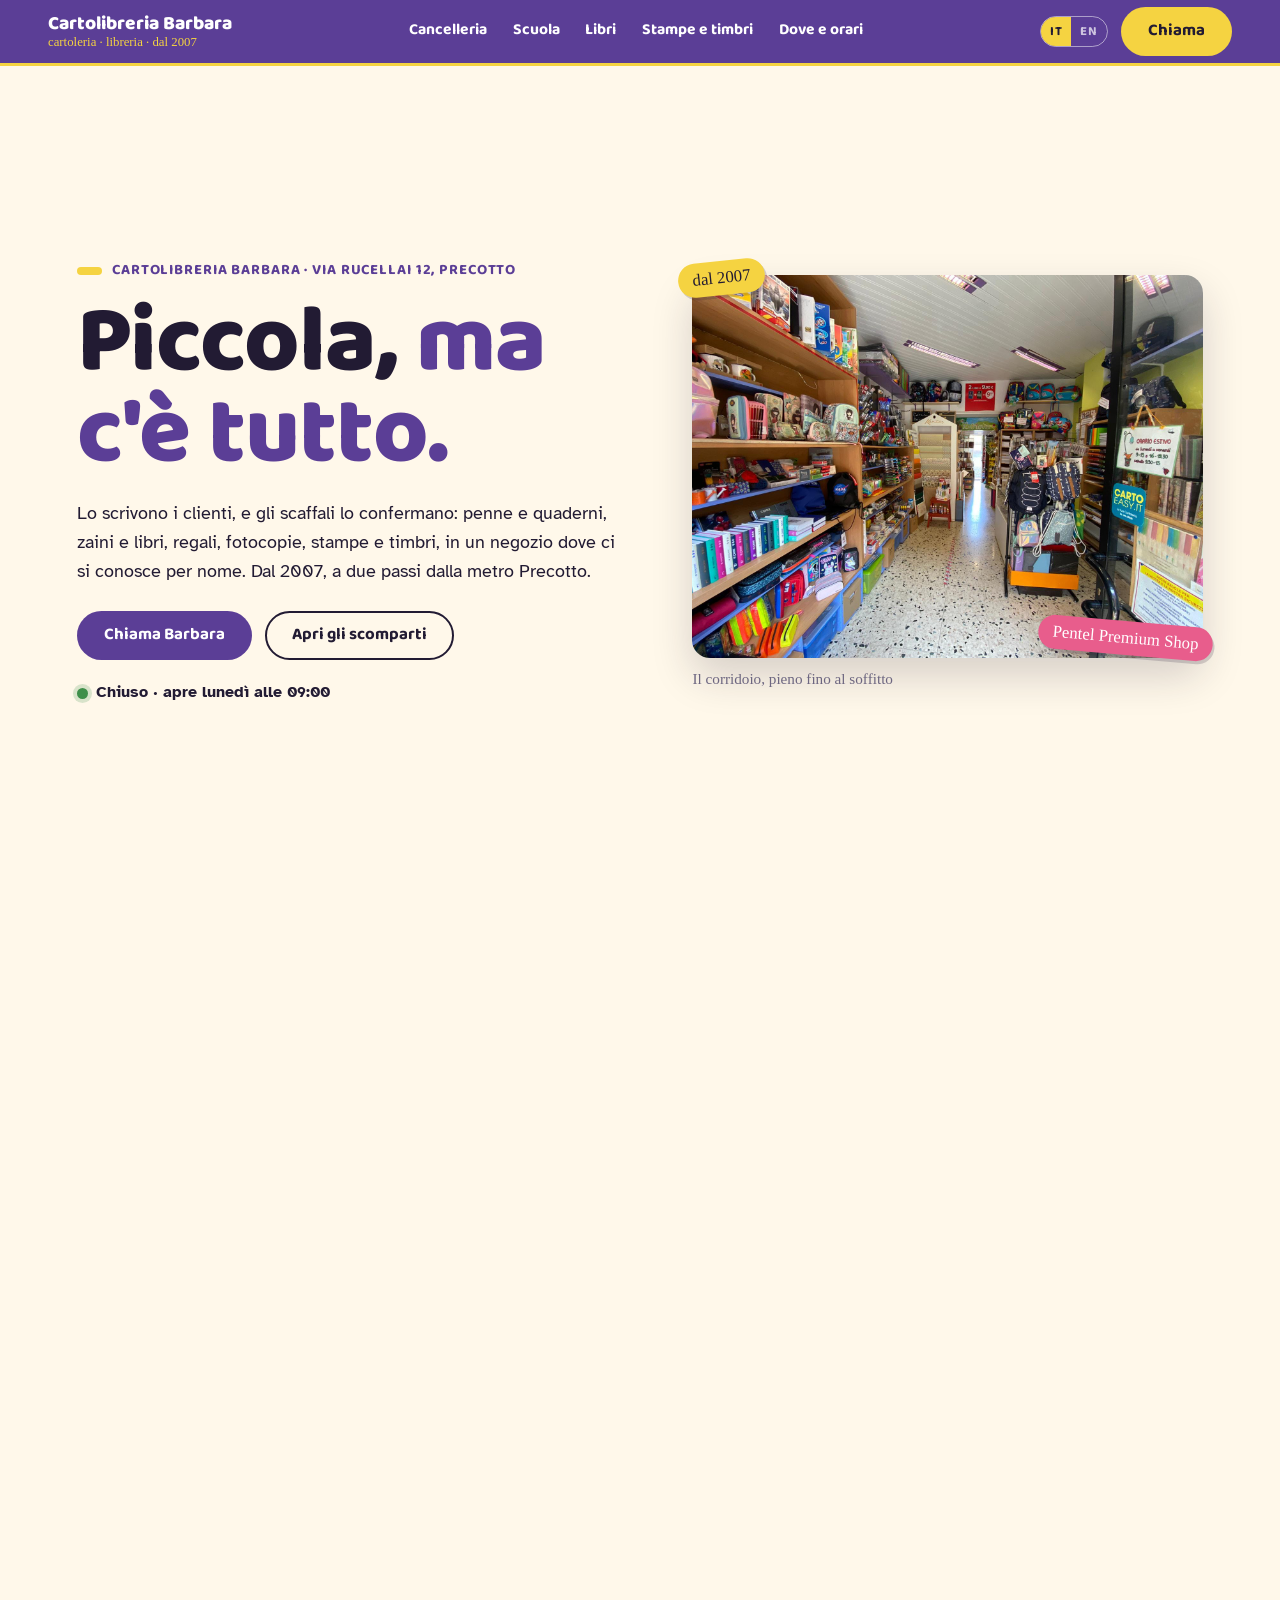
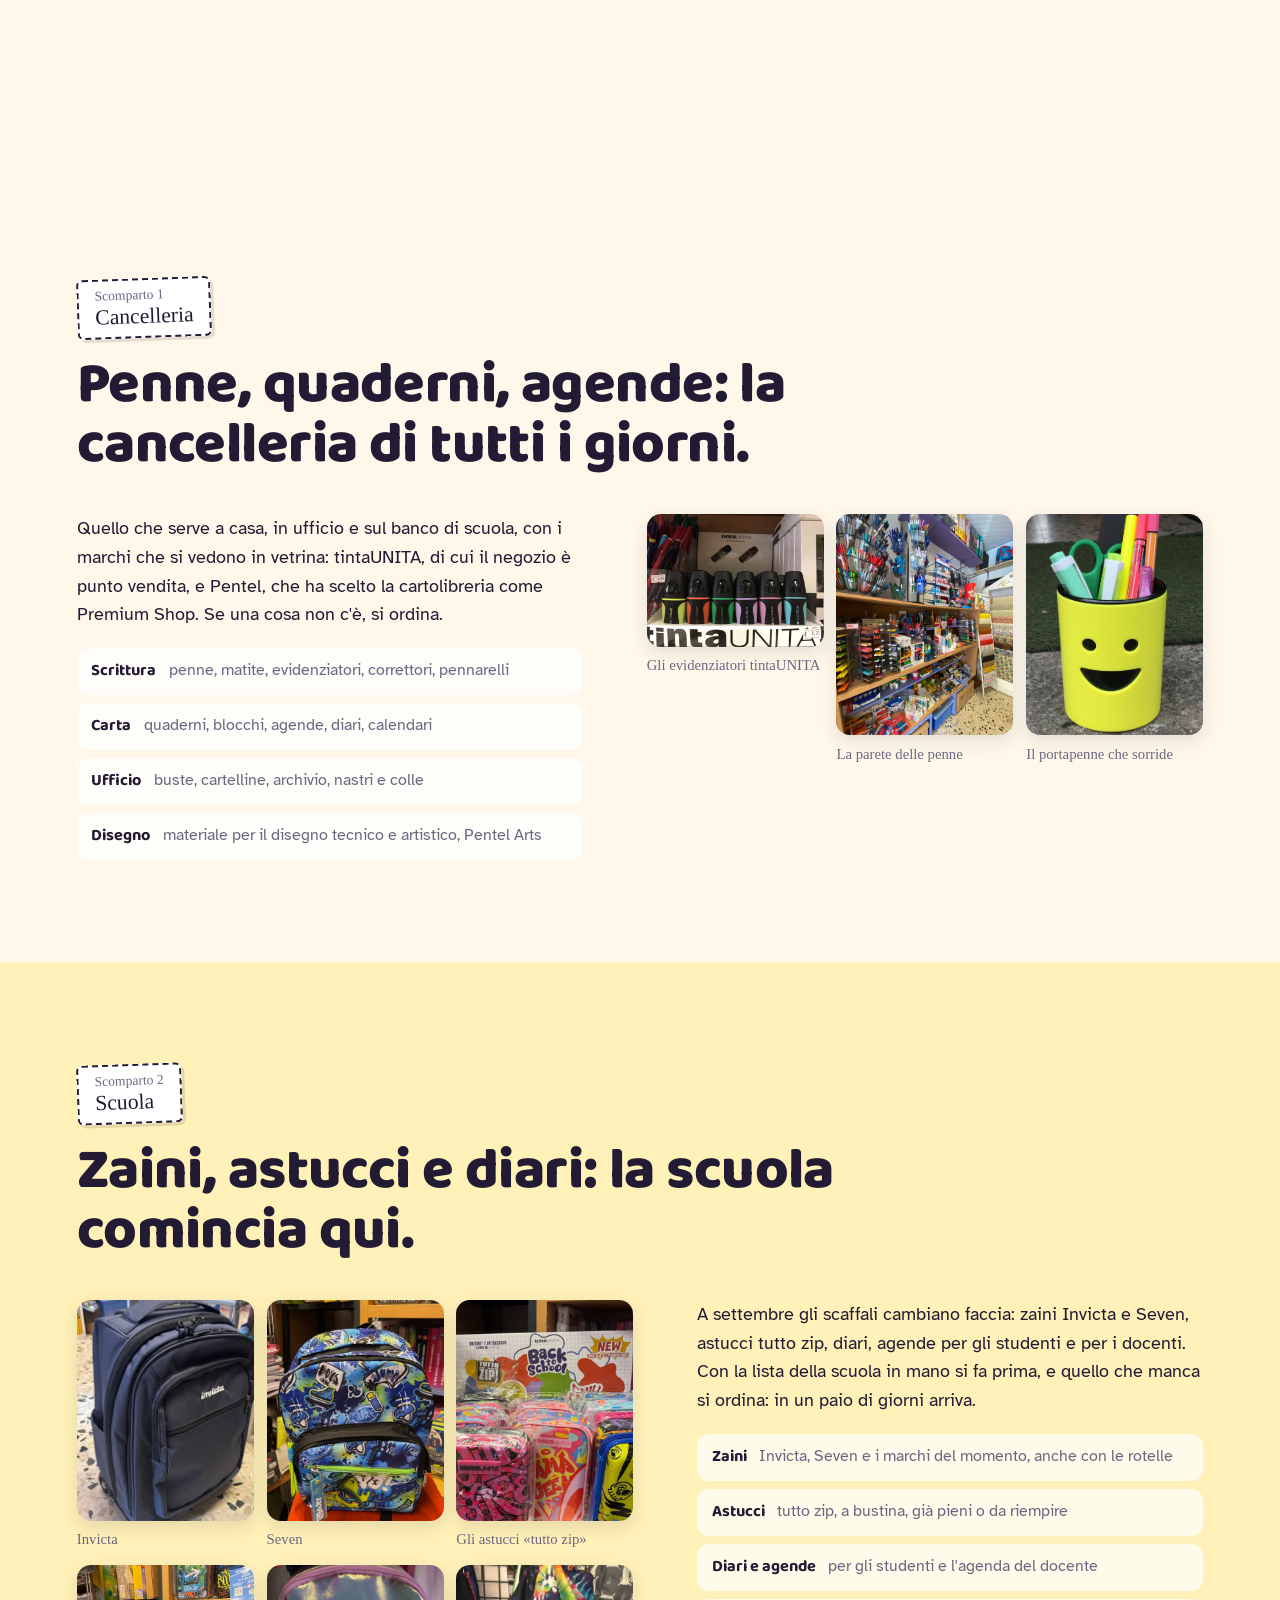
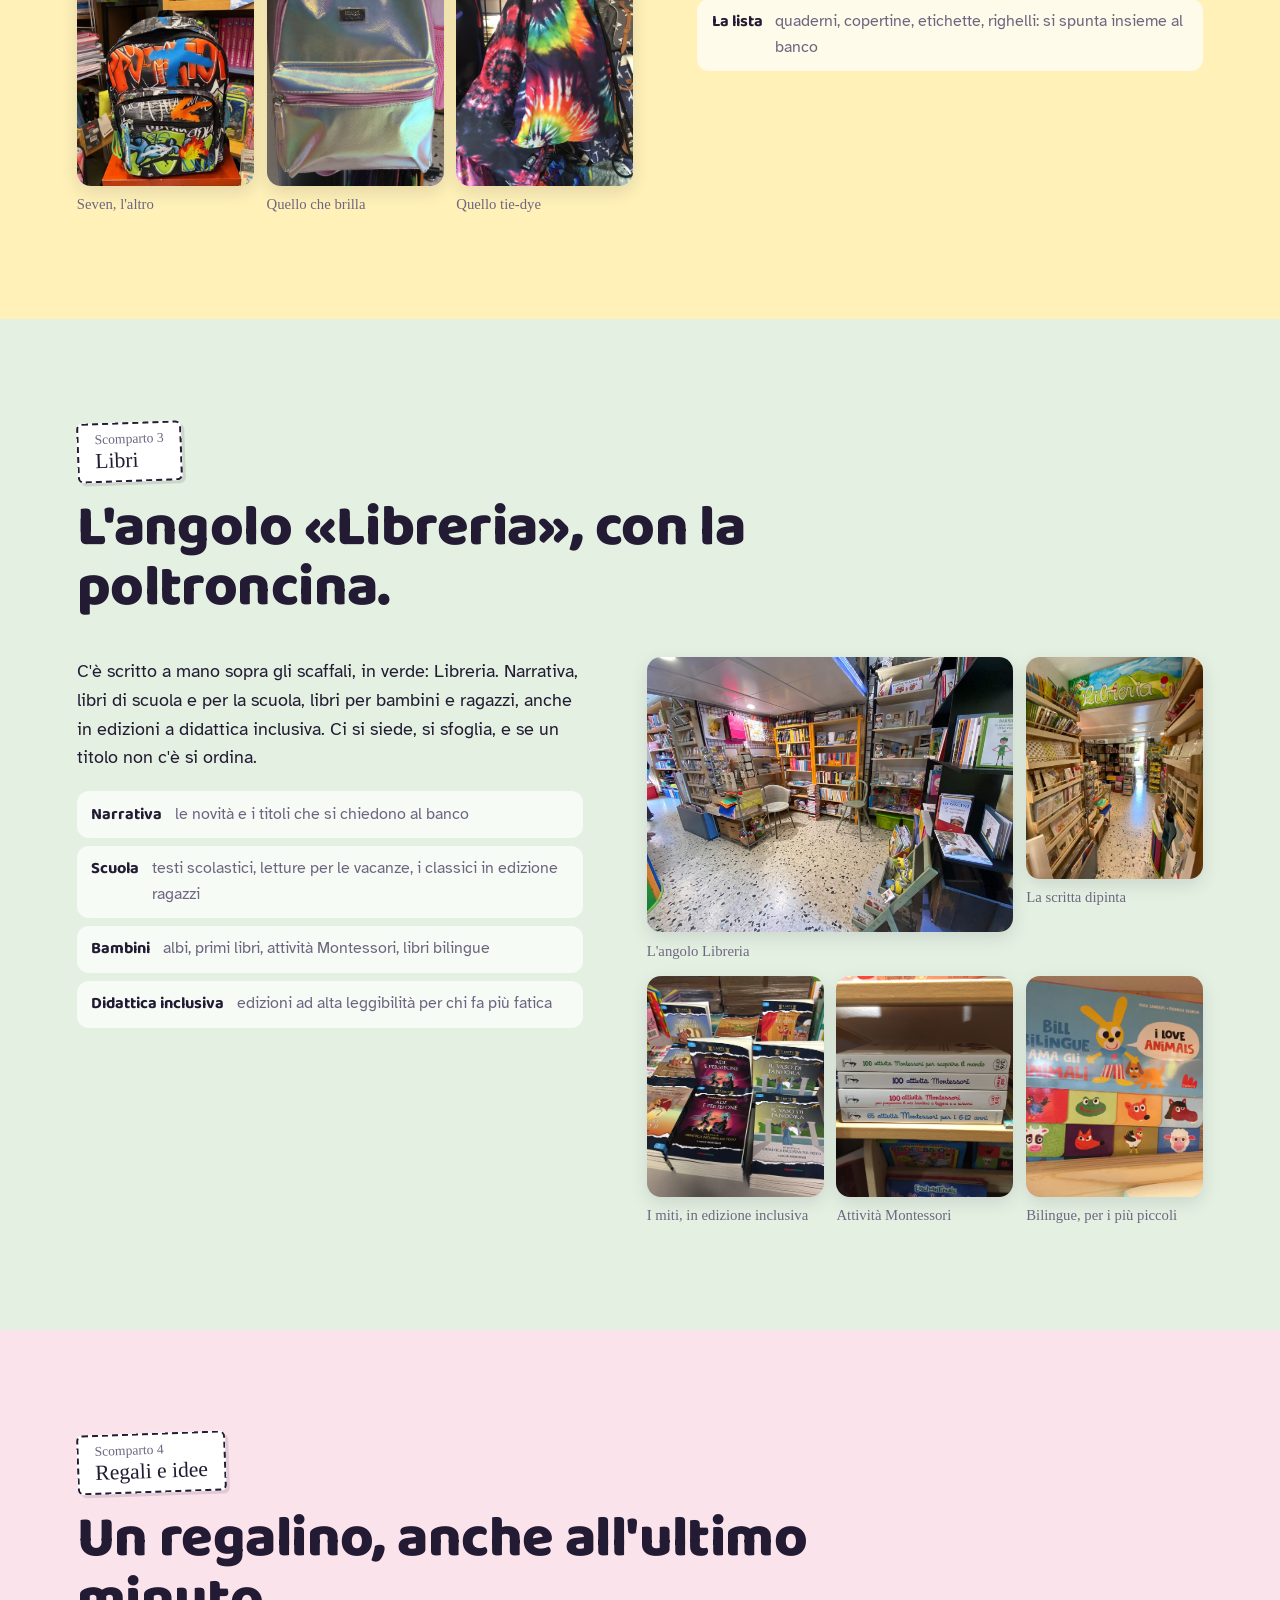
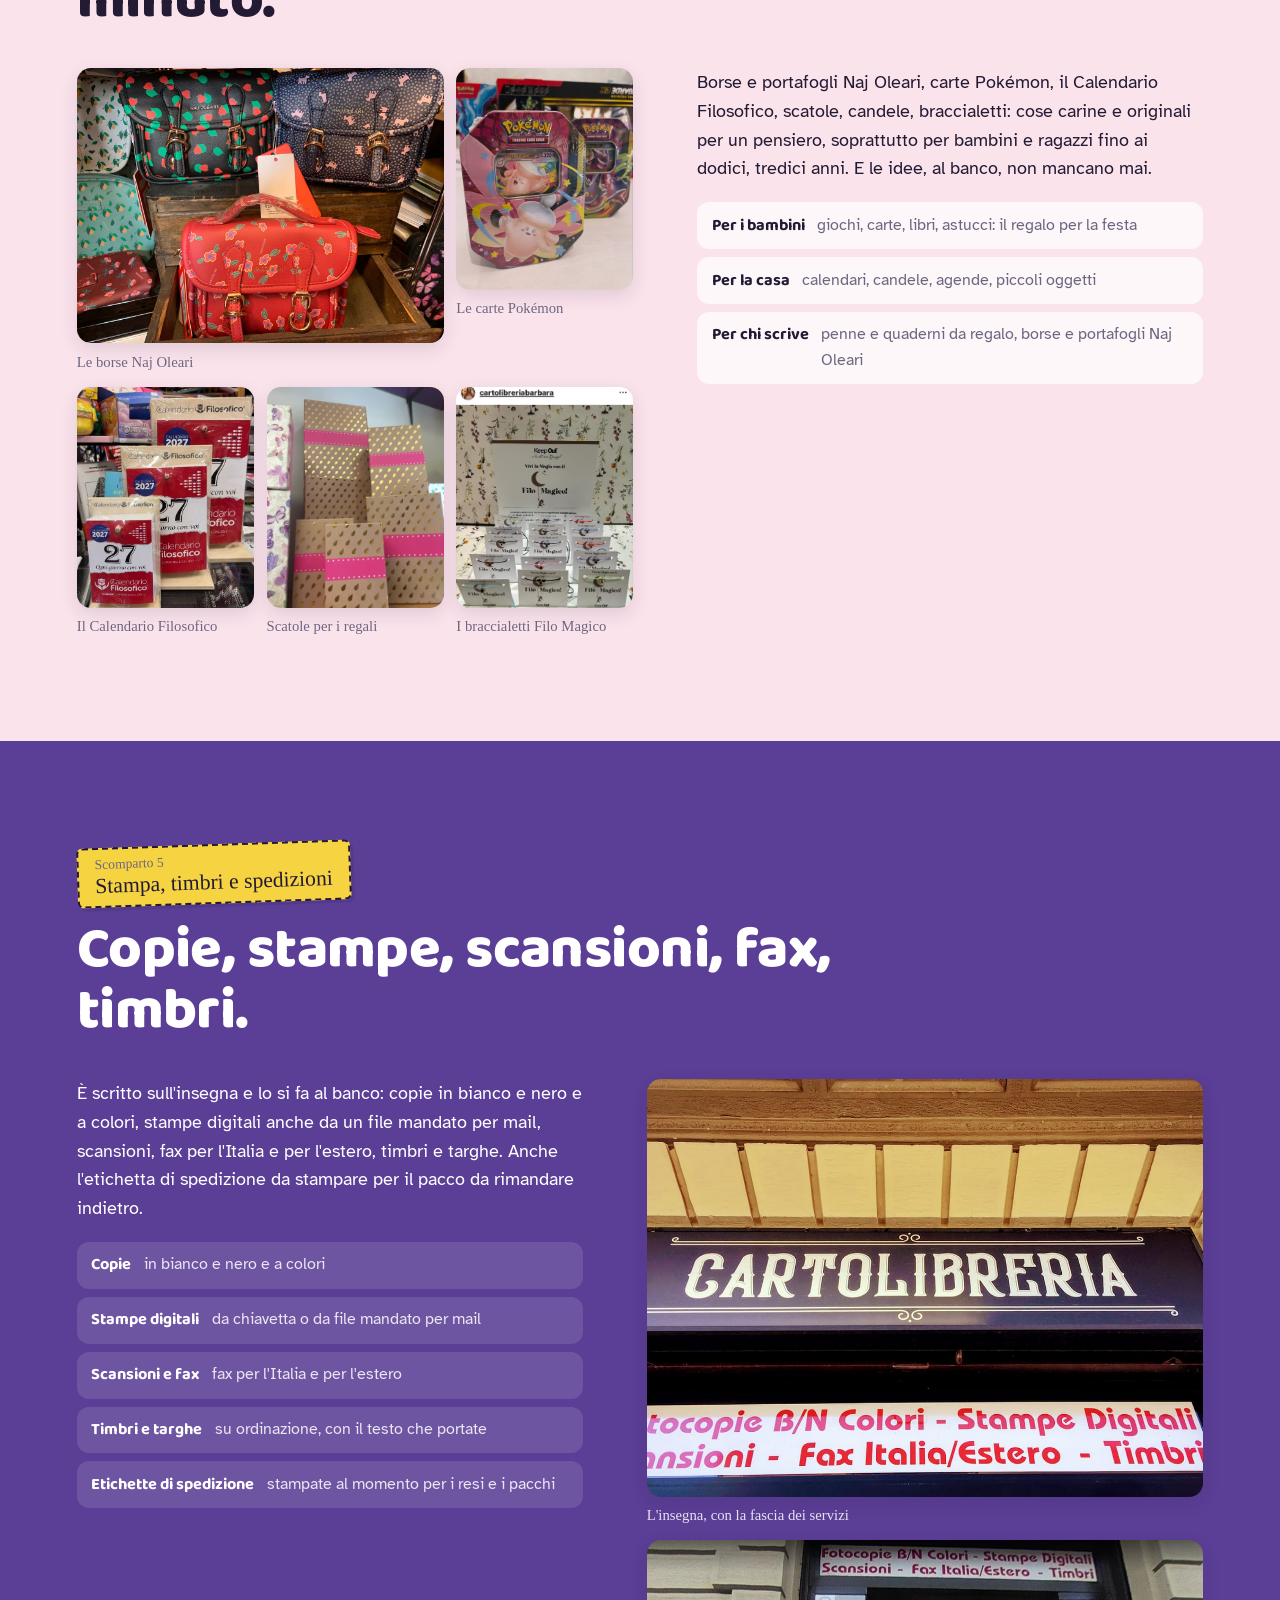
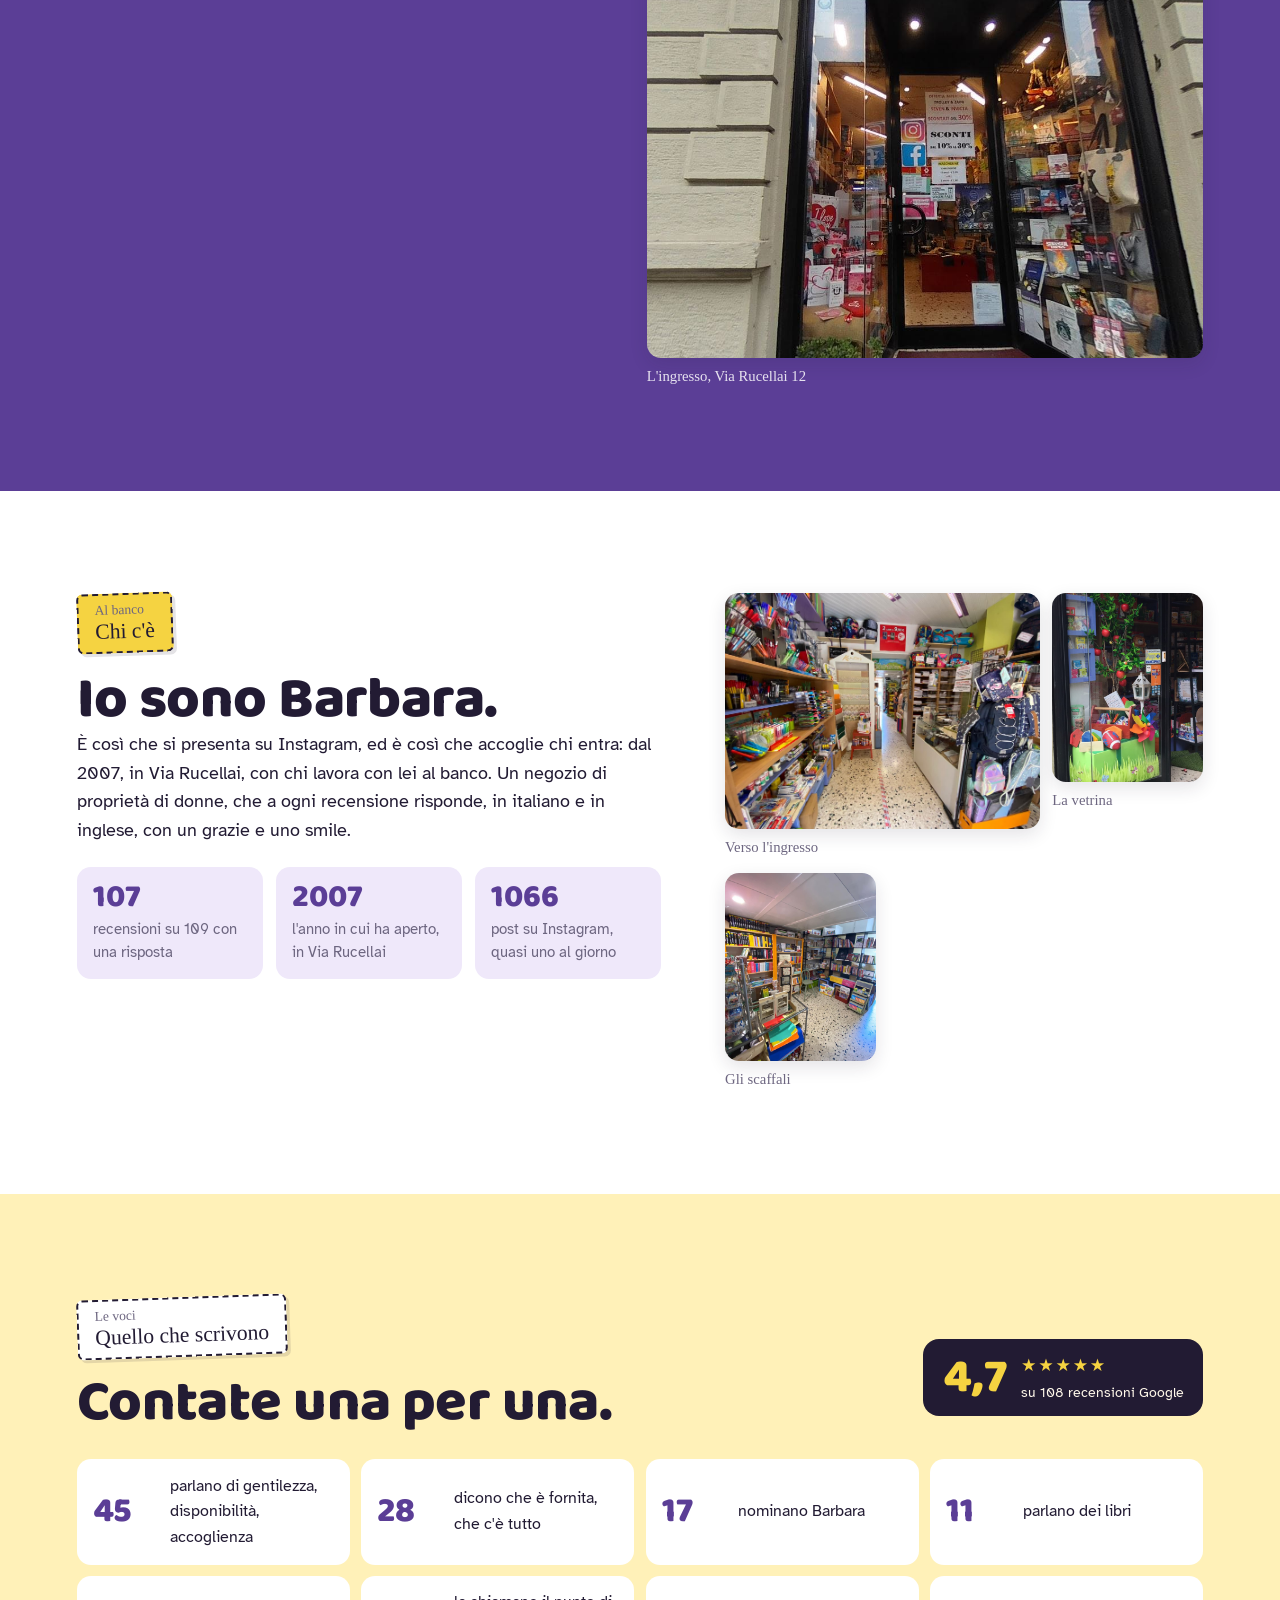
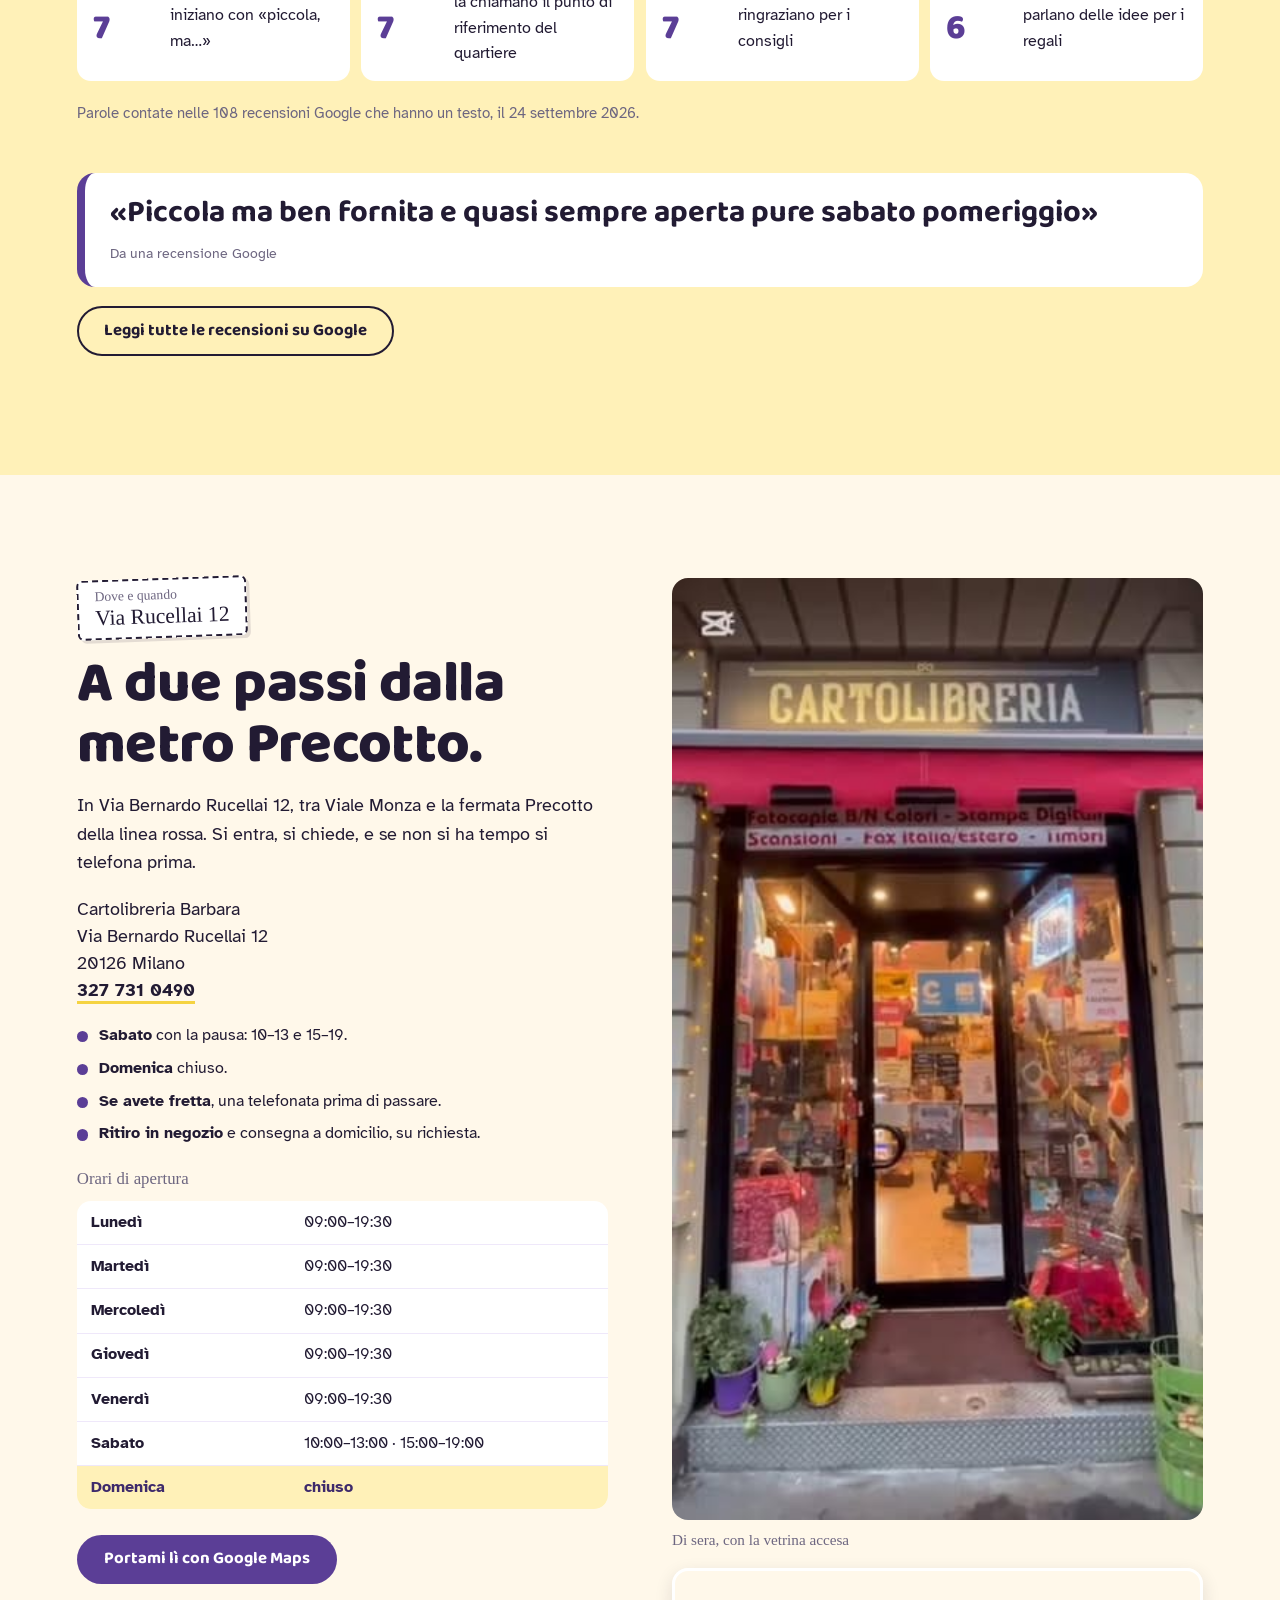
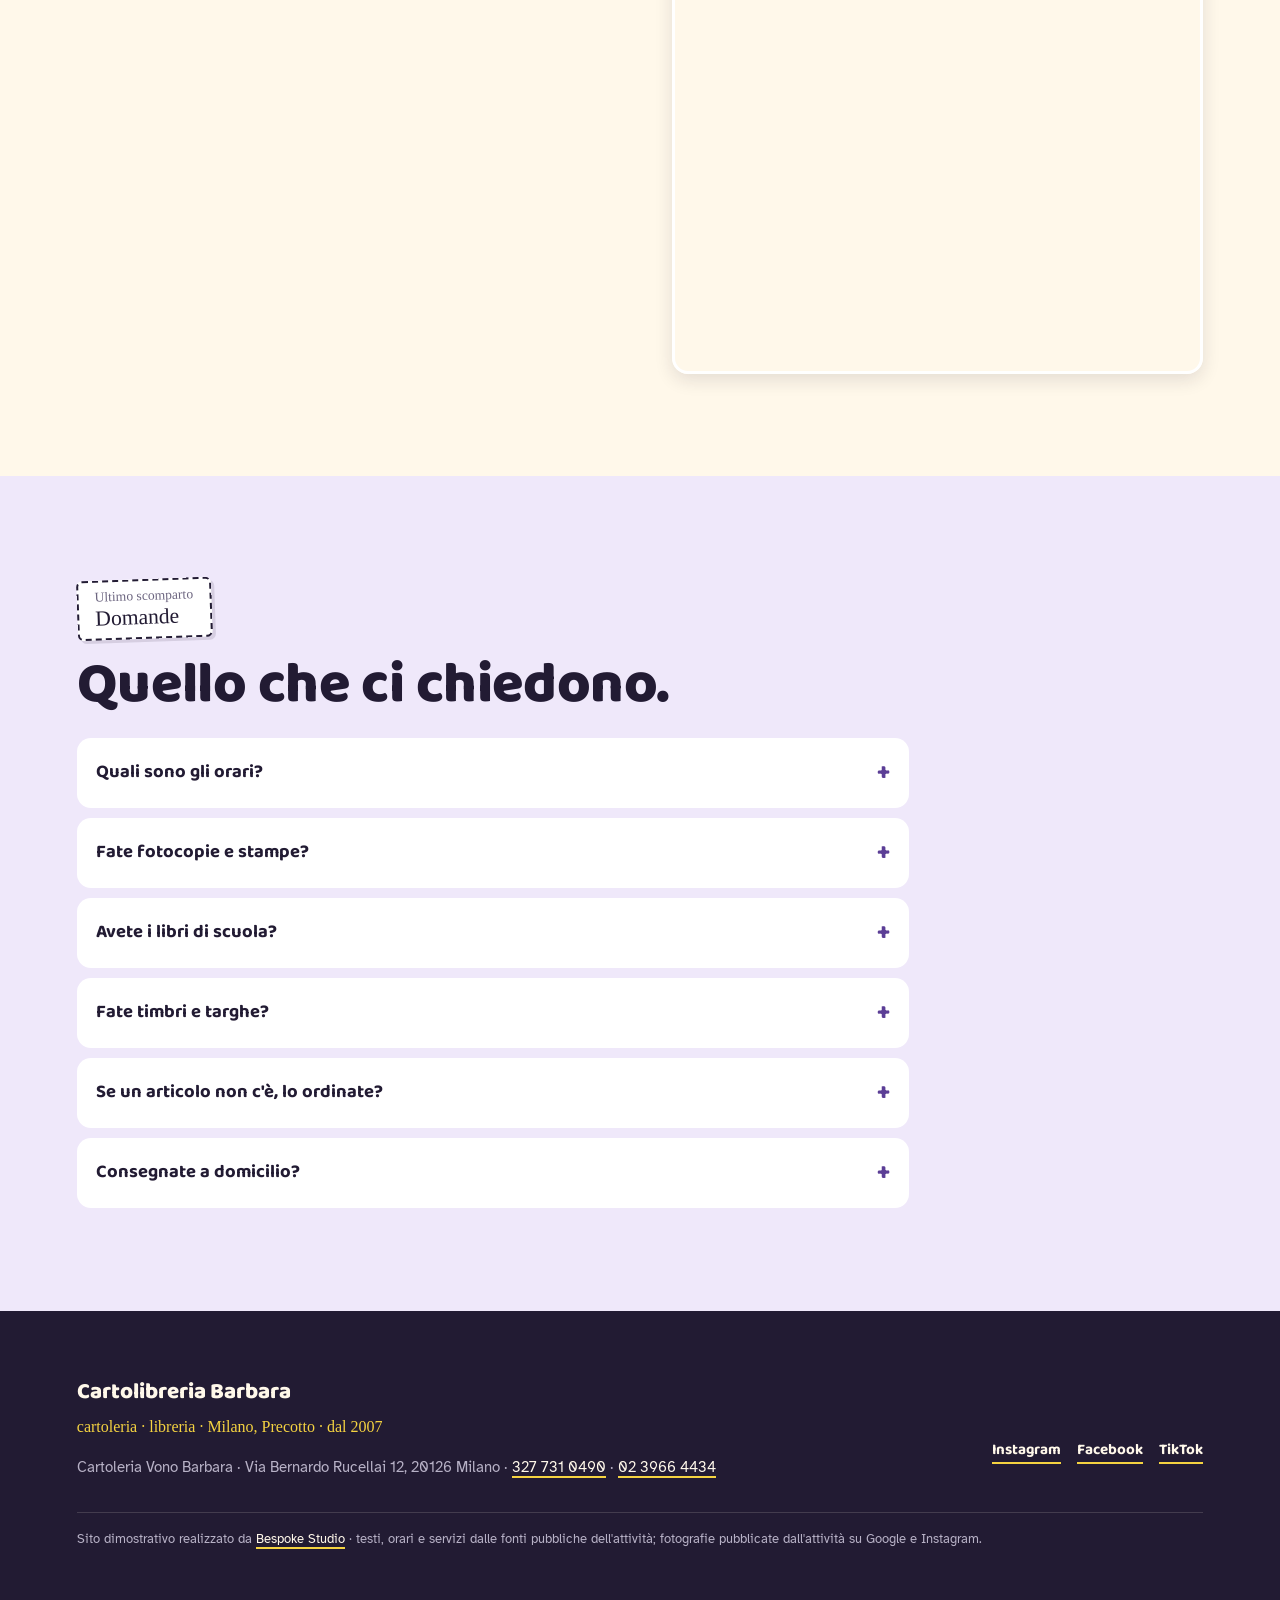
==== index.html @ 609990d8 "Cartolibreria Barbara (Precotto): sito vetrina «Piccola, ma c'è tutto.» Il sito è un astuccio: chius" ====
<!doctype html>
<html lang="it" class="no-js">
<head>
<meta charset="utf-8">
<meta name="viewport" content="width=device-width, initial-scale=1">
<title>Cartolibreria Barbara — cartoleria e libreria a Milano Precotto, Via Rucellai 12</title>
<meta name="description" content="Cartolibreria Barbara, Via Bernardo Rucellai 12 a Milano Precotto, dal 2007: cancelleria, zaini e astucci per la scuola, libri di narrativa e scolastici, idee regalo, fotocopie, stampe, scansioni, fax, timbri e targhe. Pentel Premium Shop. A due passi dalla metro Precotto.">
<link rel="canonical" href="https://rotenzark.github.io/cartolibreria-barbara/">
<meta property="og:type" content="business.business">
<meta property="og:title" content="Cartolibreria Barbara — Piccola, ma c'è tutto.">
<meta property="og:description" content="Cartoleria e libreria a Precotto, dal 2007: cancelleria, scuola, libri, regali, stampe e timbri. Via Rucellai 12, Milano.">
<meta property="og:image" content="https://rotenzark.github.io/cartolibreria-barbara/img/og.jpg">
<meta property="og:url" content="https://rotenzark.github.io/cartolibreria-barbara/">
<meta property="og:locale" content="it_IT">
<meta name="twitter:card" content="summary_large_image">
<meta name="twitter:title" content="Cartolibreria Barbara — Piccola, ma c'è tutto.">
<meta name="twitter:description" content="Cartoleria e libreria a Milano Precotto, dal 2007. Via Rucellai 12.">
<meta name="twitter:image" content="https://rotenzark.github.io/cartolibreria-barbara/img/og.jpg">
<meta name="theme-color" content="#5B3E96">
<link rel="icon" href="img/favicon.svg" type="image/svg+xml">
<link rel="icon" href="img/favicon-32.png" sizes="32x32" type="image/png">
<link rel="apple-touch-icon" href="img/apple-touch-icon.png">
<link rel="preconnect" href="https://fonts.googleapis.com">
<link rel="preconnect" href="https://fonts.gstatic.com" crossorigin>
<link href="https://fonts.googleapis.com/css2?family=Atkinson+Hyperlegible:wght@400;700&family=Baloo+2:wght@700;800&family=Schoolbell&display=swap" rel="stylesheet">
<link rel="stylesheet" href="css/styles.css?v=1">
<script type="application/ld+json">
{"@context":"https://schema.org","@type":"Store","name":"Cartolibreria Barbara","alternateName":"Cartoleria Vono Barbara","image":"https://rotenzark.github.io/cartolibreria-barbara/img/og.jpg","url":"https://rotenzark.github.io/cartolibreria-barbara/","telephone":"+393277310490","foundingDate":"2007","address":{"@type":"PostalAddress","streetAddress":"Via Bernardo Rucellai 12","addressLocality":"Milano","postalCode":"20126","addressRegion":"MI","addressCountry":"IT"},"geo":{"@type":"GeoCoordinates","latitude":45.5127,"longitude":9.2218},"openingHoursSpecification":[{"@type":"OpeningHoursSpecification","dayOfWeek":["Monday","Tuesday","Wednesday","Thursday","Friday"],"opens":"09:00","closes":"19:30"},{"@type":"OpeningHoursSpecification","dayOfWeek":"Saturday","opens":"10:00","closes":"13:00"},{"@type":"OpeningHoursSpecification","dayOfWeek":"Saturday","opens":"15:00","closes":"19:00"}],"aggregateRating":{"@type":"AggregateRating","ratingValue":"4.7","reviewCount":"108"},"sameAs":["https://www.instagram.com/cartolibreriabarbara/","https://www.facebook.com/cartoleriabarbara/","https://www.tiktok.com/@cartolibreriabarbara"]}
</script>
<script type="application/ld+json">
{"@context":"https://schema.org","@type":"FAQPage","mainEntity":[
{"@type":"Question","name":"Quali sono gli orari?","acceptedAnswer":{"@type":"Answer","text":"Dal lunedì al venerdì dalle 9 alle 19:30, orario continuato; il sabato dalle 10 alle 13 e dalle 15 alle 19. Domenica chiuso. Se avete fretta, una telefonata prima: 327 731 0490."}},
{"@type":"Question","name":"Fate fotocopie e stampe?","acceptedAnswer":{"@type":"Answer","text":"Sì: copie in bianco e nero e a colori, stampe digitali anche da file mandato per mail, scansioni e fax per l'Italia e per l'estero. Anche l'etichetta di spedizione da stampare per un reso."}},
{"@type":"Question","name":"Avete i libri di scuola?","acceptedAnswer":{"@type":"Answer","text":"Sì: libri scolastici e narrativa, libri per bambini e ragazzi, anche edizioni a didattica inclusiva. Quello che non c'è si ordina e arriva in un paio di giorni."}},
{"@type":"Question","name":"Fate timbri e targhe?","acceptedAnswer":{"@type":"Answer","text":"Sì, timbri e targhe su ordinazione: si passa in negozio con il testo e si concorda il ritiro."}},
{"@type":"Question","name":"Se un articolo non c'è, lo ordinate?","acceptedAnswer":{"@type":"Answer","text":"Sì: quello che manca lo ordiniamo e in genere arriva in un paio di giorni."}},
{"@type":"Question","name":"Consegnate a domicilio?","acceptedAnswer":{"@type":"Answer","text":"La scheda Google indica il ritiro in negozio e la consegna a domicilio: per organizzarla basta una telefonata."}}
]}
</script>
</head>
<body>

<div class="intro" id="intro" aria-hidden="true">
  <div class="intro__etichetta">Cartolibreria Barbara</div>
  <button type="button" class="intro__skip" id="introSkip" data-i18n="intro.skip">salta</button>
</div>

<header class="testata">
  <a class="marchio" href="#top" aria-label="Cartolibreria Barbara, torna in cima" data-i18n-aria="nav.home">
    <span class="marchio__n">Cartolibreria Barbara</span>
    <span class="marchio__s" data-i18n="marchio.s">cartoleria · libreria · dal 2007</span>
  </a>
  <nav class="nav" id="mainNav" aria-label="Menu principale">
    <a href="#cancelleria" data-i18n="nav.cancelleria">Cancelleria</a>
    <a href="#scuola" data-i18n="nav.scuola">Scuola</a>
    <a href="#libri" data-i18n="nav.libri">Libri</a>
    <a href="#servizi" data-i18n="nav.servizi">Stampe e timbri</a>
    <a href="#dove" data-i18n="nav.dove">Dove e orari</a>
  </nav>
  <div class="testata__coda">
    <div class="lingue" role="group" aria-label="Lingua">
      <button type="button" data-lang="it" class="is-on">IT</button><button type="button" data-lang="en">EN</button>
    </div>
    <a class="bottone bottone--giallo" href="tel:+393277310490" data-i18n="cta.chiama">Chiama</a>
    <button type="button" class="burger" id="burger" aria-label="Apri il menu" aria-expanded="false" aria-controls="drawer" data-i18n-aria="nav.apri"><span></span><span></span><span></span></button>
  </div>
</header>
<div class="drawer" id="drawer" hidden>
  <a href="#cancelleria" data-i18n="nav.cancelleria">Cancelleria</a>
  <a href="#scuola" data-i18n="nav.scuola">Scuola</a>
  <a href="#libri" data-i18n="nav.libri">Libri</a>
  <a href="#servizi" data-i18n="nav.servizi">Stampe e timbri</a>
  <a href="#dove" data-i18n="nav.dove">Dove e orari</a>
  <a class="drawer__cta" href="tel:+393277310490" data-i18n="cta.chiama2">Chiama 327 731 0490</a>
</div>

<main id="top">

  <!-- L'ASTUCCIO: la zip si apre scorrendo -->
  <section class="astuccio" id="astuccio" aria-labelledby="h1">
    <div class="astuccio__scena">
      <div class="astuccio__dentro">
        <div class="hero__testo">
          <p class="hero__kicker" data-i18n="h.kicker">Cartolibreria Barbara · Via Rucellai 12, Precotto</p>
          <h1 class="hero__h" id="h1"><span data-i18n="h.w1">Piccola,</span> <span class="sm" data-i18n="h.w2">ma c'è tutto.</span></h1>
          <p class="hero__sub" data-i18n="h.sub">Lo scrivono i clienti, e gli scaffali lo confermano: penne e quaderni, zaini e libri, regali, fotocopie, stampe e timbri, in un negozio dove ci si conosce per nome. Dal 2007, a due passi dalla metro Precotto.</p>
          <div class="hero__azioni">
            <a class="bottone bottone--viola" href="tel:+393277310490" data-i18n="h.cta1">Chiama Barbara</a>
            <a class="bottone bottone--filo" href="#cancelleria" data-i18n="h.cta2">Apri gli scomparti</a>
          </div>
          <p class="hero__stato" id="orarioStato">Lun–ven 9–19:30 · sab 10–13, 15–19</p>
        </div>
        <figure class="hero__foto">
          <img src="img/corridoio.jpg" width="1600" height="1200" alt="Il corridoio della cartolibreria con gli scaffali pieni fino al soffitto di quaderni, zaini, penne e libri" data-i18n-alt="h.alt">
          <span class="adesivo adesivo--anni" data-i18n="h.ad1">dal 2007</span>
          <span class="adesivo adesivo--rosa adesivo--pentel">Pentel Premium Shop</span>
          <figcaption data-i18n="h.cap">Il corridoio, pieno fino al soffitto</figcaption>
        </figure>
      </div>
      <div class="zip" id="zip" aria-hidden="true">
        <div class="zip__lembo zip__lembo--a" id="zipA"></div>
        <div class="zip__lembo zip__lembo--b" id="zipB"></div>
        <svg class="zip__denti" id="zipDenti" viewBox="0 0 100 100" preserveAspectRatio="none">
          <path class="z-fondo" id="zipFondoTop" d="M0 50 L0 50"/><path class="z-fondo" id="zipFondoBottom" d="M0 50 L0 50"/><path class="z-fondo" id="zipFondoClosed" d="M0 50 L100 50"/>
          <path id="zipTop" d="M0 50 L0 50"/><path id="zipBottom" d="M0 50 L0 50"/><path id="zipClosed" d="M0 50 L100 50"/>
        </svg>
        <svg class="zip__cursore" id="zipCursore" viewBox="0 0 40 70"><path d="M8 4h24a6 6 0 0 1 6 6v18a6 6 0 0 1-6 6H8a6 6 0 0 1-6-6V10a6 6 0 0 1 6-6z" fill="#F5D341"/><rect x="12" y="10" width="16" height="4" rx="2" fill="#3E2A6B" opacity=".45"/><rect x="16" y="32" width="8" height="18" rx="4" fill="#F5D341"/><circle cx="20" cy="58" r="8" fill="none" stroke="#F5D341" stroke-width="5"/></svg>
        <p class="zip__nome" id="zipNome">Cartolibreria Barbara</p>
        <p class="zip__hint" id="zipHint" data-i18n="z.hint">scorri: si apre ↓</p>
      </div>
    </div>
  </section>

  <!-- SCOMPARTO 1 · CANCELLERIA -->
  <section class="scomparto scomparto--carta" id="cancelleria" aria-labelledby="hCanc">
    <div class="scomparto__testa reveal">
      <p class="etichetta"><span class="etichetta__n" data-i18n="e.n1">Scomparto 1</span><span class="etichetta__t" data-i18n="e.t1">Cancelleria</span></p>
      <h2 id="hCanc" data-i18n="s1.h">Penne, quaderni, agende: la cancelleria di tutti i giorni.</h2>
    </div>
    <div class="scomparto__griglia">
      <div class="reveal">
        <p class="scomparto__p" data-i18n="s1.p">Quello che serve a casa, in ufficio e sul banco di scuola, con i marchi che si vedono in vetrina: tintaUNITA, di cui il negozio è punto vendita, e Pentel, che ha scelto la cartolibreria come Premium Shop. Se una cosa non c'è, si ordina.</p>
        <ul class="lista">
          <li><b data-i18n="s1.l1">Scrittura</b><span data-i18n="s1.l1d">penne, matite, evidenziatori, correttori, pennarelli</span></li>
          <li><b data-i18n="s1.l2">Carta</b><span data-i18n="s1.l2d">quaderni, blocchi, agende, diari, calendari</span></li>
          <li><b data-i18n="s1.l3">Ufficio</b><span data-i18n="s1.l3d">buste, cartelline, archivio, nastri e colle</span></li>
          <li><b data-i18n="s1.l4">Disegno</b><span data-i18n="s1.l4d">materiale per il disegno tecnico e artistico, Pentel Arts</span></li>
        </ul>
      </div>
      <ul class="tessere reveal">
        <li><figure><button type="button" class="shot shot--largo" data-full="img/evidenziatori.jpg"><img src="img/evidenziatori.jpg" width="1200" height="900" decoding="async" alt="Evidenziatori tintaUNITA allineati sullo scaffale" data-i18n-alt="s1.a1"></button><figcaption data-i18n="s1.c1">Gli evidenziatori tintaUNITA</figcaption></figure></li>
        <li><figure><button type="button" class="shot" data-full="img/penne.jpg"><img src="img/penne.jpg" width="1000" height="1333" decoding="async" alt="La parete delle penne, decine di modelli in fila" data-i18n-alt="s1.a2"></button><figcaption data-i18n="s1.c2">La parete delle penne</figcaption></figure></li>
        <li><figure><button type="button" class="shot" data-full="img/portapenne.jpg"><img src="img/portapenne.jpg" width="900" height="1047" decoding="async" alt="Un portapenne giallo con la faccia sorridente, pieno di pennarelli" data-i18n-alt="s1.a3"></button><figcaption data-i18n="s1.c3">Il portapenne che sorride</figcaption></figure></li>
      </ul>
    </div>
  </section>

  <!-- SCOMPARTO 2 · SCUOLA -->
  <section class="scomparto scomparto--giallo" id="scuola" aria-labelledby="hScuola">
    <div class="scomparto__testa reveal">
      <p class="etichetta"><span class="etichetta__n" data-i18n="e.n2">Scomparto 2</span><span class="etichetta__t" data-i18n="e.t2">Scuola</span></p>
      <h2 id="hScuola" data-i18n="s2.h">Zaini, astucci e diari: la scuola comincia qui.</h2>
    </div>
    <div class="scomparto__griglia scomparto__griglia--inv">
      <ul class="tessere reveal">
        <li><figure><button type="button" class="shot" data-full="img/zaino-invicta.jpg"><img src="img/zaino-invicta.jpg" width="361" height="640" decoding="async" alt="Uno zaino Invicta blu sul pavimento del negozio" data-i18n-alt="s2.a1"></button><figcaption data-i18n="s2.c1">Invicta</figcaption></figure></li>
        <li><figure><button type="button" class="shot" data-full="img/zaino-seven.jpg"><img src="img/zaino-seven.jpg" width="482" height="640" decoding="async" alt="Uno zaino Seven con i graffiti colorati" data-i18n-alt="s2.a2"></button><figcaption data-i18n="s2.c2">Seven</figcaption></figure></li>
        <li><figure><button type="button" class="shot" data-full="img/astucci.jpg"><img src="img/astucci.jpg" width="640" height="640" decoding="async" alt="Astucci tintaUNITA «Tutto zip» colorati sullo scaffale" data-i18n-alt="s2.a3"></button><figcaption data-i18n="s2.c3">Gli astucci «tutto zip»</figcaption></figure></li>
        <li><figure><button type="button" class="shot" data-full="img/zaino-seven-2.jpg"><img src="img/zaino-seven-2.jpg" width="576" height="640" decoding="async" alt="Uno zaino Seven nero con gli spray colorati, davanti agli scaffali dei libri" data-i18n-alt="s2.a4"></button><figcaption data-i18n="s2.c4">Seven, l'altro</figcaption></figure></li>
        <li><figure><button type="button" class="shot" data-full="img/zaino-glitter.jpg"><img src="img/zaino-glitter.jpg" width="900" height="1200" decoding="async" alt="Uno zaino iridescente con la tasca davanti" data-i18n-alt="s2.a5"></button><figcaption data-i18n="s2.c5">Quello che brilla</figcaption></figure></li>
        <li><figure><button type="button" class="shot" data-full="img/zaino-tiedye.jpg"><img src="img/zaino-tiedye.jpg" width="900" height="1200" decoding="async" alt="Uno zaino tie-dye a colori arcobaleno" data-i18n-alt="s2.a6"></button><figcaption data-i18n="s2.c6">Quello tie-dye</figcaption></figure></li>
      </ul>
      <div class="reveal">
        <p class="scomparto__p" data-i18n="s2.p">A settembre gli scaffali cambiano faccia: zaini Invicta e Seven, astucci tutto zip, diari, agende per gli studenti e per i docenti. Con la lista della scuola in mano si fa prima, e quello che manca si ordina: in un paio di giorni arriva.</p>
        <ul class="lista">
          <li><b data-i18n="s2.l1">Zaini</b><span data-i18n="s2.l1d">Invicta, Seven e i marchi del momento, anche con le rotelle</span></li>
          <li><b data-i18n="s2.l2">Astucci</b><span data-i18n="s2.l2d">tutto zip, a bustina, già pieni o da riempire</span></li>
          <li><b data-i18n="s2.l3">Diari e agende</b><span data-i18n="s2.l3d">per gli studenti e l'agenda del docente</span></li>
          <li><b data-i18n="s2.l4">La lista</b><span data-i18n="s2.l4d">quaderni, copertine, etichette, righelli: si spunta insieme al banco</span></li>
        </ul>
      </div>
    </div>
  </section>

  <!-- SCOMPARTO 3 · LIBRI -->
  <section class="scomparto scomparto--verde" id="libri" aria-labelledby="hLibri">
    <div class="scomparto__testa reveal">
      <p class="etichetta"><span class="etichetta__n" data-i18n="e.n3">Scomparto 3</span><span class="etichetta__t" data-i18n="e.t3">Libri</span></p>
      <h2 id="hLibri" data-i18n="s3.h">L'angolo «Libreria», con la poltroncina.</h2>
    </div>
    <div class="scomparto__griglia">
      <div class="reveal">
        <p class="scomparto__p" data-i18n="s3.p">C'è scritto a mano sopra gli scaffali, in verde: Libreria. Narrativa, libri di scuola e per la scuola, libri per bambini e ragazzi, anche in edizioni a didattica inclusiva. Ci si siede, si sfoglia, e se un titolo non c'è si ordina.</p>
        <ul class="lista">
          <li><b data-i18n="s3.l1">Narrativa</b><span data-i18n="s3.l1d">le novità e i titoli che si chiedono al banco</span></li>
          <li><b data-i18n="s3.l2">Scuola</b><span data-i18n="s3.l2d">testi scolastici, letture per le vacanze, i classici in edizione ragazzi</span></li>
          <li><b data-i18n="s3.l3">Bambini</b><span data-i18n="s3.l3d">albi, primi libri, attività Montessori, libri bilingue</span></li>
          <li><b data-i18n="s3.l4">Didattica inclusiva</b><span data-i18n="s3.l4d">edizioni ad alta leggibilità per chi fa più fatica</span></li>
        </ul>
      </div>
      <ul class="tessere reveal">
        <li class="largo"><figure><button type="button" class="shot shot--largo" data-full="img/libreria.jpg"><img src="img/libreria.jpg" width="1400" height="1050" decoding="async" alt="L'angolo Libreria della cartolibreria con gli scaffali di libri e una poltroncina" data-i18n-alt="s3.a1"></button><figcaption data-i18n="s3.c1">L'angolo Libreria</figcaption></figure></li>
        <li><figure><button type="button" class="shot" data-full="img/libreria-2.jpg"><img src="img/libreria-2.jpg" width="1000" height="1333" decoding="async" alt="La scritta Libreria dipinta in verde sopra gli scaffali" data-i18n-alt="s3.a2"></button><figcaption data-i18n="s3.c2">La scritta dipinta</figcaption></figure></li>
        <li><figure><button type="button" class="shot" data-full="img/libri-miti.jpg"><img src="img/libri-miti.jpg" width="900" height="1200" decoding="async" alt="Copertine della collana I miti in edizione a didattica inclusiva" data-i18n-alt="s3.a3"></button><figcaption data-i18n="s3.c3">I miti, in edizione inclusiva</figcaption></figure></li>
        <li><figure><button type="button" class="shot" data-full="img/libri-montessori.jpg"><img src="img/libri-montessori.jpg" width="900" height="1200" decoding="async" alt="Una pila di libri di attività Montessori" data-i18n-alt="s3.a4"></button><figcaption data-i18n="s3.c4">Attività Montessori</figcaption></figure></li>
        <li><figure><button type="button" class="shot" data-full="img/libri-bimbi.jpg"><img src="img/libri-bimbi.jpg" width="900" height="1200" decoding="async" alt="Un libro bilingue per bambini sugli animali" data-i18n-alt="s3.a5"></button><figcaption data-i18n="s3.c5">Bilingue, per i più piccoli</figcaption></figure></li>
      </ul>
    </div>
  </section>

  <!-- SCOMPARTO 4 · REGALI E IDEE -->
  <section class="scomparto scomparto--rosa" id="regali" aria-labelledby="hRegali">
    <div class="scomparto__testa reveal">
      <p class="etichetta"><span class="etichetta__n" data-i18n="e.n4">Scomparto 4</span><span class="etichetta__t" data-i18n="e.t4">Regali e idee</span></p>
      <h2 id="hRegali" data-i18n="s4.h">Un regalino, anche all'ultimo minuto.</h2>
    </div>
    <div class="scomparto__griglia scomparto__griglia--inv">
      <ul class="tessere reveal">
        <li class="largo"><figure><button type="button" class="shot shot--largo" data-full="img/borse.jpg"><img src="img/borse.jpg" width="1200" height="900" decoding="async" alt="Borse Naj Oleari a fiori e a cuori in vetrina" data-i18n-alt="s4.a1"></button><figcaption data-i18n="s4.c1">Le borse Naj Oleari</figcaption></figure></li>
        <li><figure><button type="button" class="shot" data-full="img/pokemon.jpg"><img src="img/pokemon.jpg" width="508" height="640" decoding="async" alt="Scatole di carte Pokémon sullo scaffale" data-i18n-alt="s4.a2"></button><figcaption data-i18n="s4.c2">Le carte Pokémon</figcaption></figure></li>
        <li><figure><button type="button" class="shot" data-full="img/calendario.jpg"><img src="img/calendario.jpg" width="608" height="640" decoding="async" alt="I Calendari Filosofici 2027 esposti sul banco" data-i18n-alt="s4.a3"></button><figcaption data-i18n="s4.c3">Il Calendario Filosofico</figcaption></figure></li>
        <li><figure><button type="button" class="shot" data-full="img/scatole.jpg"><img src="img/scatole.jpg" width="900" height="1200" decoding="async" alt="Scatole regalo con i pois dorati e il nastro rosa" data-i18n-alt="s4.a4"></button><figcaption data-i18n="s4.c4">Scatole per i regali</figcaption></figure></li>
        <li><figure><button type="button" class="shot" data-full="img/filo-magico.jpg"><img src="img/filo-magico.jpg" width="900" height="1166" decoding="async" alt="I braccialetti Filo Magico appesi in cartoncini" data-i18n-alt="s4.a5"></button><figcaption data-i18n="s4.c5">I braccialetti Filo Magico</figcaption></figure></li>
      </ul>
      <div class="reveal">
        <p class="scomparto__p" data-i18n="s4.p">Borse e portafogli Naj Oleari, carte Pokémon, il Calendario Filosofico, scatole, candele, braccialetti: cose carine e originali per un pensiero, soprattutto per bambini e ragazzi fino ai dodici, tredici anni. E le idee, al banco, non mancano mai.</p>
        <ul class="lista">
          <li><b data-i18n="s4.l1">Per i bambini</b><span data-i18n="s4.l1d">giochi, carte, libri, astucci: il regalo per la festa</span></li>
          <li><b data-i18n="s4.l2">Per la casa</b><span data-i18n="s4.l2d">calendari, candele, agende, piccoli oggetti</span></li>
          <li><b data-i18n="s4.l3">Per chi scrive</b><span data-i18n="s4.l3d">penne e quaderni da regalo, borse e portafogli Naj Oleari</span></li>
        </ul>
      </div>
    </div>
  </section>

  <!-- SCOMPARTO 5 · STAMPA, TIMBRI E SPEDIZIONI -->
  <section class="scomparto scomparto--viola" id="servizi" aria-labelledby="hServ">
    <div class="scomparto__testa reveal">
      <p class="etichetta"><span class="etichetta__n" data-i18n="e.n5">Scomparto 5</span><span class="etichetta__t" data-i18n="e.t5">Stampa, timbri e spedizioni</span></p>
      <h2 id="hServ" data-i18n="s5.h">Copie, stampe, scansioni, fax, timbri.</h2>
    </div>
    <div class="scomparto__griglia">
      <div class="reveal">
        <p class="scomparto__p" data-i18n="s5.p">È scritto sull'insegna e lo si fa al banco: copie in bianco e nero e a colori, stampe digitali anche da un file mandato per mail, scansioni, fax per l'Italia e per l'estero, timbri e targhe. Anche l'etichetta di spedizione da stampare per il pacco da rimandare indietro.</p>
        <ul class="lista">
          <li><b data-i18n="s5.l1">Copie</b><span data-i18n="s5.l1d">in bianco e nero e a colori</span></li>
          <li><b data-i18n="s5.l2">Stampe digitali</b><span data-i18n="s5.l2d">da chiavetta o da file mandato per mail</span></li>
          <li><b data-i18n="s5.l3">Scansioni e fax</b><span data-i18n="s5.l3d">fax per l'Italia e per l'estero</span></li>
          <li><b data-i18n="s5.l4">Timbri e targhe</b><span data-i18n="s5.l4d">su ordinazione, con il testo che portate</span></li>
          <li><b data-i18n="s5.l5">Etichette di spedizione</b><span data-i18n="s5.l5d">stampate al momento per i resi e i pacchi</span></li>
        </ul>
      </div>
      <ul class="tessere tessere--2 reveal">
        <li class="tutto"><figure><button type="button" class="shot shot--largo" data-full="img/insegna.jpg"><img src="img/insegna.jpg" width="1400" height="788" decoding="async" alt="L'insegna viola Cartolibreria con la fascia dei servizi: copie bianco e nero e colori, stampe digitali, scansioni, fax Italia ed estero, timbri" data-i18n-alt="s5.a1"></button><figcaption data-i18n="s5.c1">L'insegna, con la fascia dei servizi</figcaption></figure></li>
        <li class="tutto"><figure><button type="button" class="shot shot--largo" data-full="img/ingresso.jpg"><img src="img/ingresso.jpg" width="1057" height="736" decoding="async" alt="L'ingresso della cartolibreria con la vetrina piena e gli adesivi dei social sulla porta" data-i18n-alt="s5.a2"></button><figcaption data-i18n="s5.c2">L'ingresso, Via Rucellai 12</figcaption></figure></li>
      </ul>
    </div>
  </section>

  <!-- CHI C'È AL BANCO -->
  <section class="banco" id="banco" aria-labelledby="hBanco">
    <div class="banco__griglia">
      <div class="reveal">
        <p class="etichetta etichetta--giallo"><span class="etichetta__n" data-i18n="e.n6">Al banco</span><span class="etichetta__t" data-i18n="e.t6">Chi c'è</span></p>
        <h2 id="hBanco" data-i18n="b.h">Io sono Barbara.</h2>
        <p class="banco__p" data-i18n="b.p">È così che si presenta su Instagram, ed è così che accoglie chi entra: dal 2007, in Via Rucellai, con chi lavora con lei al banco. Un negozio di proprietà di donne, che a ogni recensione risponde, in italiano e in inglese, con un grazie e uno smile.</p>
        <ul class="banco__dati">
          <li><b data-n="107">107</b><span data-i18n="b.d1">recensioni su 109 con una risposta</span></li>
          <li><b>2007</b><span data-i18n="b.d2">l'anno in cui ha aperto, in Via Rucellai</span></li>
          <li><b data-n="1066">1066</b><span data-i18n="b.d3">post su Instagram, quasi uno al giorno</span></li>
        </ul>
      </div>
      <ul class="tessere reveal">
        <li class="largo"><figure><button type="button" class="shot shot--largo" data-full="img/corridoio-2.jpg"><img src="img/corridoio-2.jpg" width="1400" height="1050" decoding="async" alt="L'altro corridoio del negozio, verso l'ingresso, con gli scaffali di quaderni e astucci" data-i18n-alt="b.a1"></button><figcaption data-i18n="b.c1">Verso l'ingresso</figcaption></figure></li>
        <li><figure><button type="button" class="shot" data-full="img/vetrina.jpg"><img src="img/vetrina.jpg" width="1000" height="1333" decoding="async" alt="La vetrina con le decorazioni e i giocattoli" data-i18n-alt="b.a2"></button><figcaption data-i18n="b.c2">La vetrina</figcaption></figure></li>
        <li><figure><button type="button" class="shot" data-full="img/scaffali.jpg"><img src="img/scaffali.jpg" width="1000" height="1333" decoding="async" alt="Gli scaffali dei libri e dei quaderni" data-i18n-alt="b.a3"></button><figcaption data-i18n="b.c3">Gli scaffali</figcaption></figure></li>
      </ul>
    </div>
  </section>

  <!-- LE VOCI -->
  <section class="voci" id="voci" aria-labelledby="hVoci">
    <div class="voci__testa reveal">
      <div>
        <p class="etichetta"><span class="etichetta__n" data-i18n="e.n7">Le voci</span><span class="etichetta__t" data-i18n="e.t7">Quello che scrivono</span></p>
        <h2 id="hVoci" data-i18n="v.h">Contate una per una.</h2>
      </div>
      <p class="badge"><span class="badge__n">4,7</span><span class="badge__stelle" aria-hidden="true">★★★★★</span><span class="badge__s" data-i18n="v.badge">su 108 recensioni Google</span></p>
    </div>
    <ol class="temi">
      <li><b data-n="45">45</b><span data-i18n="v.t1">parlano di gentilezza, disponibilità, accoglienza</span></li>
      <li><b data-n="28">28</b><span data-i18n="v.t2">dicono che è fornita, che c'è tutto</span></li>
      <li><b data-n="17">17</b><span data-i18n="v.t3">nominano Barbara</span></li>
      <li><b data-n="11">11</b><span data-i18n="v.t4">parlano dei libri</span></li>
      <li><b data-n="7">7</b><span data-i18n="v.t5">iniziano con «piccola, ma…»</span></li>
      <li><b data-n="7">7</b><span data-i18n="v.t6">la chiamano il punto di riferimento del quartiere</span></li>
      <li><b data-n="7">7</b><span data-i18n="v.t7">ringraziano per i consigli</span></li>
      <li><b data-n="6">6</b><span data-i18n="v.t8">parlano delle idee per i regali</span></li>
    </ol>
    <p class="voci__nota reveal" data-i18n="v.nota">Parole contate nelle 108 recensioni Google che hanno un testo, il 24 settembre 2026.</p>
    <blockquote class="voci__cit reveal">
      <p data-i18n="v.cit">«Piccola ma ben fornita e quasi sempre aperta pure sabato pomeriggio»</p>
      <cite data-i18n="v.citda">Da una recensione Google</cite>
    </blockquote>
    <p class="voci__btn reveal"><a class="bottone bottone--filo" href="https://www.google.com/maps/search/Cartolibreria+Barbara+Via+Bernardo+Rucellai+12+Milano" target="_blank" rel="noopener" data-i18n="v.btn">Leggi tutte le recensioni su Google</a></p>
  </section>

  <!-- DOVE E ORARI -->
  <section class="dove" id="dove" aria-labelledby="hDove">
    <div class="dove__griglia">
      <div class="reveal">
        <p class="etichetta"><span class="etichetta__n" data-i18n="e.n8">Dove e quando</span><span class="etichetta__t" data-i18n="e.t8">Via Rucellai 12</span></p>
        <h2 class="dove__h" id="hDove" data-i18n="d.h">A due passi dalla metro Precotto.</h2>
        <p class="dove__p" data-i18n="d.p">In Via Bernardo Rucellai 12, tra Viale Monza e la fermata Precotto della linea rossa. Si entra, si chiede, e se non si ha tempo si telefona prima.</p>
        <address class="dove__ind">Cartolibreria Barbara<br>Via Bernardo Rucellai 12<br>20126 Milano<br><a href="tel:+393277310490">327 731 0490</a></address>
        <ul class="dove__no">
          <li data-i18n="d.no1"><b>Sabato</b> con la pausa: 10–13 e 15–19.</li>
          <li data-i18n="d.no2"><b>Domenica</b> chiuso.</li>
          <li data-i18n="d.no3"><b>Se avete fretta</b>, una telefonata prima di passare.</li>
          <li data-i18n="d.no4"><b>Ritiro in negozio</b> e consegna a domicilio, su richiesta.</li>
        </ul>
        <table class="orari">
          <caption data-i18n="o.cap">Orari di apertura</caption>
          <tbody>
            <tr data-day="1"><th data-i18n="g.lun">Lunedì</th><td>09:00–19:30</td></tr>
            <tr data-day="2"><th data-i18n="g.mar">Martedì</th><td>09:00–19:30</td></tr>
            <tr data-day="3"><th data-i18n="g.mer">Mercoledì</th><td>09:00–19:30</td></tr>
            <tr data-day="4"><th data-i18n="g.gio">Giovedì</th><td>09:00–19:30</td></tr>
            <tr data-day="5"><th data-i18n="g.ven">Venerdì</th><td>09:00–19:30</td></tr>
            <tr data-day="6"><th data-i18n="g.sab">Sabato</th><td>10:00–13:00 · 15:00–19:00</td></tr>
            <tr data-day="0"><th data-i18n="g.dom">Domenica</th><td class="chiuso" data-i18n="g.chiuso">chiuso</td></tr>
          </tbody>
        </table>
        <a class="bottone bottone--viola" href="https://www.google.com/maps/dir/?api=1&amp;destination=Cartolibreria+Barbara+Via+Bernardo+Rucellai+12+Milano" target="_blank" rel="noopener" data-i18n="d.strada">Portami lì con Google Maps</a>
      </div>
      <div class="reveal">
        <figure class="dove__foto">
          <img src="img/ingresso-sera.jpg" width="361" height="640" decoding="async" alt="L'ingresso della cartolibreria di sera, con la vetrina illuminata" data-i18n-alt="d.alt">
          <figcaption data-i18n="d.cap">Di sera, con la vetrina accesa</figcaption>
        </figure>
        <div class="dove__mappa" id="mappa">
          <iframe src="https://www.google.com/maps?q=Cartolibreria+Barbara,+Via+Bernardo+Rucellai+12,+20126+Milano&amp;output=embed" title="Mappa: Cartolibreria Barbara, Via Bernardo Rucellai 12, Milano" data-i18n-title="d.mappa" allowfullscreen referrerpolicy="no-referrer-when-downgrade"></iframe>
        </div>
      </div>
    </div>
  </section>

  <!-- DOMANDE -->
  <section class="domande" id="domande" aria-labelledby="hDom">
    <div class="reveal">
      <p class="etichetta"><span class="etichetta__n" data-i18n="e.n9">Ultimo scomparto</span><span class="etichetta__t" data-i18n="e.t9">Domande</span></p>
      <h2 id="hDom" data-i18n="do.h">Quello che ci chiedono.</h2>
    </div>
    <div class="domande__lista reveal">
      <details><summary data-i18n="qa.1">Quali sono gli orari?</summary><p data-i18n="ra.1">Dal lunedì al venerdì dalle 9 alle 19:30, orario continuato; il sabato dalle 10 alle 13 e dalle 15 alle 19. Domenica chiuso. Se avete fretta, una telefonata prima: 327 731 0490.</p></details>
      <details><summary data-i18n="qa.2">Fate fotocopie e stampe?</summary><p data-i18n="ra.2">Sì: copie in bianco e nero e a colori, stampe digitali anche da file mandato per mail, scansioni e fax per l'Italia e per l'estero. Anche l'etichetta di spedizione da stampare per un reso.</p></details>
      <details><summary data-i18n="qa.3">Avete i libri di scuola?</summary><p data-i18n="ra.3">Sì: libri scolastici e narrativa, libri per bambini e ragazzi, anche edizioni a didattica inclusiva. Quello che non c'è si ordina e arriva in un paio di giorni.</p></details>
      <details><summary data-i18n="qa.4">Fate timbri e targhe?</summary><p data-i18n="ra.4">Sì, timbri e targhe su ordinazione: si passa in negozio con il testo e si concorda il ritiro.</p></details>
      <details><summary data-i18n="qa.5">Se un articolo non c'è, lo ordinate?</summary><p data-i18n="ra.5">Sì: quello che manca lo ordiniamo e in genere arriva in un paio di giorni.</p></details>
      <details><summary data-i18n="qa.6">Consegnate a domicilio?</summary><p data-i18n="ra.6">La scheda Google indica il ritiro in negozio e la consegna a domicilio: per organizzarla basta una telefonata.</p></details>
    </div>
  </section>

</main>

<footer class="piede">
  <div>
    <p class="piede__m">Cartolibreria Barbara</p>
    <p class="piede__s" data-i18n="piede.s">cartoleria · libreria · Milano, Precotto · dal 2007</p>
    <p class="piede__d" data-i18n="piede.d">Cartoleria Vono Barbara · Via Bernardo Rucellai 12, 20126 Milano · <a href="tel:+393277310490">327 731 0490</a> · <a href="tel:+390239664434">02 3966 4434</a></p>
  </div>
  <p class="piede__soc"><a href="https://www.instagram.com/cartolibreriabarbara/" target="_blank" rel="noopener">Instagram</a><a href="https://www.facebook.com/cartoleriabarbara/" target="_blank" rel="noopener">Facebook</a><a href="https://www.tiktok.com/@cartolibreriabarbara" target="_blank" rel="noopener">TikTok</a></p>
  <p class="piede__b" data-i18n="piede.b">Sito dimostrativo realizzato da <a href="https://bespokestud.io" target="_blank" rel="noopener">Bespoke Studio</a> · testi, orari e servizi dalle fonti pubbliche dell'attività; fotografie pubblicate dall'attività su Google e Instagram.</p>
</footer>

<div class="barra" id="actionBar">
  <a href="tel:+393277310490" data-i18n="b.chiama">Chiama</a>
  <a href="#cancelleria" data-i18n="b.scomparti">Scomparti</a>
  <a href="#dove" data-i18n="b.orari">Orari</a>
  <a href="#mappa" data-i18n="b.mappa">Mappa</a>
</div>

<div class="lightbox" id="lightbox" hidden>
  <button type="button" class="lightbox__chiudi" id="lightboxClose" aria-label="Chiudi" data-i18n-aria="lb.chiudi">&times;</button>
  <img src="" alt="" id="lightboxImg">
</div>

<script src="https://cdn.jsdelivr.net/npm/gsap@3.12.5/dist/gsap.min.js"></script>
<script src="https://cdn.jsdelivr.net/npm/gsap@3.12.5/dist/ScrollTrigger.min.js"></script>
<script src="js/main.js?v=1"></script>
</body>
</html>
---- css/styles.css ----
/* Cartolibreria Barbara · Precotto — «Piccola, ma c'è tutto.»
   Il sito è un astuccio: in apertura è chiuso con la cerniera, scorrendo la zip si apre
   e dentro c'è tutto, negli scomparti etichettati a mano. Palette dalla loro insegna
   (viola con la fascia rosa dei servizi), dal verde della «Libreria» dipinta, dal giallo
   degli evidenziatori. */

/* ── reset tecnico (PLUMBING) ── */
[hidden]{display:none !important}
img{max-width:100%;height:auto}
*,*::before,*::after{box-sizing:border-box}

:root{
  --viola:#5B3E96; --viola-scuro:#3E2A6B; --viola-chiaro:#EFE8FA;
  --giallo:#F5D341; --giallo-chiaro:#FFF1B8; --verde:#3F8F4A; --verde-chiaro:#E4F1E2;
  --rosa:#E85D8C; --rosa-chiaro:#FBE3EC; --carta:#FFF8EA; --bianco:#FFFFFF;
  --inchiostro:#221B33; --grigio:#6D6680; --grigio-chiaro:#B7B1C6;
  --f-tit:'Baloo 2','Trebuchet MS',sans-serif;
  --f-txt:'Atkinson Hyperlegible',system-ui,-apple-system,'Segoe UI',sans-serif;
  --f-mano:'Schoolbell','Comic Sans MS',cursive;
  --lato:clamp(1.2rem,6vw,6rem);
  --testata:66px;
}
html{scroll-behavior:smooth;scroll-padding-top:calc(var(--testata) + 8px)}
body{margin:0;font-family:var(--f-txt);font-size:1.08rem;line-height:1.6;color:var(--inchiostro);background:var(--carta);-webkit-font-smoothing:antialiased;overflow-x:hidden}
img{display:block}
a{color:inherit}
h1,h2,h3,h4{font-family:var(--f-tit);font-weight:800;line-height:1.05;margin:0;letter-spacing:-.01em}
h2{font-size:clamp(2rem,4.6vw,3.6rem)}
h3{font-size:clamp(1.25rem,2vw,1.5rem);font-weight:700}
p{margin:0 0 1em}
b,strong{font-weight:700}
:focus-visible{outline:3px solid var(--rosa);outline-offset:3px}
.sr{position:absolute;width:1px;height:1px;overflow:hidden;clip-path:inset(50%);white-space:nowrap}

/* reveal: stato iniziale solo dietro .js (anti-flash) */
.js .reveal{opacity:0;transform:translateY(14px);transition:opacity .7s ease,transform .7s ease}
.js .reveal.in-view{opacity:1;transform:none}
html:not(.js) .reveal{opacity:1;transform:none}

/* ── bottoni ── */
.bottone{display:inline-flex;align-items:center;justify-content:center;gap:.5em;padding:.85em 1.5em;font-family:var(--f-tit);font-weight:700;font-size:1.05rem;text-decoration:none;border:2.5px solid transparent;border-radius:999px;line-height:1;transition:transform .2s,background-color .2s,color .2s,border-color .2s}
.bottone:hover{transform:translateY(-2px)}
.bottone--giallo{background:var(--giallo);color:var(--inchiostro)}
.bottone--giallo:hover{background:#F0C61E}
.bottone--viola{background:var(--viola);color:#fff}
.bottone--viola:hover{background:var(--viola-scuro)}
.bottone--filo{border-color:var(--inchiostro);color:var(--inchiostro)}
.bottone--filo:hover{background:var(--inchiostro);color:var(--carta)}
.bottone--filo-chiaro{border-color:rgba(255,255,255,.8);color:#fff}
.bottone--filo-chiaro:hover{background:#fff;color:var(--viola)}

/* ── etichette scritte a mano ── */
.etichetta{display:inline-flex;flex-direction:column;gap:.05rem;margin:0 0 1rem;padding:.45rem 1rem .5rem;background:var(--bianco);border:2px dashed var(--inchiostro);border-radius:6px;transform:rotate(-2deg);font-family:var(--f-mano);line-height:1.15;box-shadow:3px 3px 0 rgba(34,27,51,.12)}
.etichetta__n{font-size:.85rem;color:var(--grigio)}
.etichetta__t{font-size:1.35rem;color:var(--inchiostro)}
.etichetta--giallo{background:var(--giallo)}
.adesivo{position:absolute;display:inline-block;padding:.5rem .9rem;background:var(--giallo);color:var(--inchiostro);font-family:var(--f-mano);font-size:1.05rem;line-height:1.1;border-radius:999px;box-shadow:2px 3px 0 rgba(34,27,51,.18);transform:rotate(-6deg);text-align:center}
.adesivo--rosa{background:var(--rosa);color:#fff;transform:rotate(5deg)}

/* ── intro: l'etichetta che si attacca ── */
.intro{position:fixed;inset:0;z-index:300;display:grid;place-content:center;justify-items:center;gap:1rem;background:var(--viola);color:var(--inchiostro);transition:opacity .6s,visibility .6s}
.intro.hide{opacity:0;visibility:hidden}
.intro__etichetta{padding:.9rem 1.6rem 1rem;background:var(--giallo);border:3px dashed var(--inchiostro);border-radius:8px;font-family:var(--f-mano);font-size:clamp(1.6rem,6vw,3.2rem);line-height:1.1;animation:attacca .6s cubic-bezier(.2,.9,.3,1.2) both;box-shadow:4px 5px 0 rgba(0,0,0,.25)}
@keyframes attacca{from{opacity:0;transform:scale(1.25) rotate(4deg)}to{opacity:1;transform:scale(1) rotate(-3deg)}}
.intro__skip{margin-top:.6rem;background:none;border:0;color:rgba(255,255,255,.75);font:inherit;font-family:var(--f-tit);font-weight:700;font-size:.9rem;letter-spacing:.1em;text-transform:uppercase;cursor:pointer}

/* ── testata (fondo pieno, NIENTE backdrop-filter) ── */
.testata{position:sticky;top:0;z-index:90;display:flex;align-items:center;justify-content:space-between;gap:1rem;height:var(--testata);padding:0 clamp(1rem,4vw,3rem);background:var(--viola);color:#fff;border-bottom:3px solid var(--giallo);max-width:100%;overflow:hidden}
.marchio{display:inline-flex;flex-direction:column;text-decoration:none;line-height:1}
.marchio__n{font-family:var(--f-tit);font-weight:800;font-size:1.2rem;white-space:nowrap}
.marchio__s{font-family:var(--f-mano);font-size:.8rem;color:var(--giallo);margin-top:.15rem;white-space:nowrap}
.nav{display:flex;gap:clamp(.9rem,2vw,1.8rem)}
.nav a{font-family:var(--f-tit);font-weight:700;font-size:.98rem;text-decoration:none;padding:.2em 0;border-bottom:3px solid transparent}
.nav a:hover{border-bottom-color:var(--giallo)}
.testata__coda{display:flex;align-items:center;gap:.8rem;flex:none;min-width:0}
.lingue{display:flex;border:1.5px solid rgba(255,255,255,.5);border-radius:999px;overflow:hidden}
.lingue button{background:none;border:0;color:#fff;font-family:var(--f-tit);font-weight:700;font-size:.8rem;letter-spacing:.06em;padding:.35em .7em;cursor:pointer;opacity:.7}
.lingue button.is-on{background:var(--giallo);color:var(--inchiostro);opacity:1}
.burger{display:none;position:relative;z-index:96;width:44px;height:44px;margin-right:-8px;padding:0;background:none;border:0;cursor:pointer}
.burger span{display:block;width:26px;height:3px;margin:5px auto;background:#fff;border-radius:3px;transition:transform .25s,opacity .25s}
.burger[aria-expanded="true"] span:nth-child(1){transform:translateY(8px) rotate(45deg)}
.burger[aria-expanded="true"] span:nth-child(2){opacity:0}
.burger[aria-expanded="true"] span:nth-child(3){transform:translateY(-8px) rotate(-45deg)}
.drawer{position:fixed;inset:var(--testata) 0 0 0;z-index:89;display:flex;flex-direction:column;gap:.2rem;padding:2rem clamp(1.2rem,6vw,3rem);background:var(--viola-scuro);color:#fff;overflow-y:auto}
.drawer a{font-family:var(--f-tit);font-weight:800;font-size:clamp(1.8rem,8vw,3rem);text-decoration:none;line-height:1.15;border-bottom:1px solid rgba(255,255,255,.18);padding:.25em 0}
.drawer a.drawer__cta{margin-top:1.4rem;border:0;color:var(--giallo);font-size:clamp(1.3rem,5vw,1.8rem)}

/* ── l'astuccio: la scena appiccicata e la zip ── */
.astuccio{position:relative;height:190vh;background:var(--carta)}
.astuccio__scena{position:sticky;top:var(--testata);height:calc(100vh - var(--testata));height:calc(100svh - var(--testata));overflow:hidden}
.astuccio__dentro{position:relative;display:grid;grid-template-columns:minmax(0,1.05fr) minmax(0,.95fr);gap:clamp(1.5rem,4vw,4rem);align-items:center;height:100%;padding:clamp(1.5rem,3vw,3rem) var(--lato)}
.hero__kicker{display:flex;align-items:center;gap:.6rem;margin:0 0 1rem;font-family:var(--f-tit);font-weight:700;font-size:.92rem;letter-spacing:.06em;text-transform:uppercase;color:var(--viola)}
.hero__kicker::before{content:'';width:1.6rem;height:.5rem;border-radius:999px;background:var(--giallo)}
.hero__h{font-size:clamp(3rem,7.4vw,6.4rem);line-height:.96;margin:0 0 1.2rem}
.hero__h .sm{color:var(--viola)}
.hero__sub{max-width:34rem;font-size:clamp(1.05rem,1.4vw,1.25rem);margin:0 0 1.6rem}
.hero__azioni{display:flex;flex-wrap:wrap;gap:.8rem;margin:0 0 1.2rem}
.hero__stato{display:inline-flex;align-items:center;gap:.5rem;margin:0;font-weight:700;font-size:1rem}
.hero__stato::before{content:'';width:11px;height:11px;border-radius:50%;background:var(--verde);box-shadow:0 0 0 4px rgba(63,143,74,.2)}
.hero__stato.is-closed::before{background:var(--rosa);box-shadow:0 0 0 4px rgba(232,93,140,.2)}
.hero__foto{position:relative;margin:0;border-radius:18px;overflow:visible}
.hero__foto img{width:100%;height:auto;max-height:calc(100vh - var(--testata) - 6rem);object-fit:cover;border-radius:18px;box-shadow:0 18px 40px rgba(34,27,51,.18)}
.hero__foto figcaption{margin-top:.6rem;font-family:var(--f-mano);font-size:.95rem;color:var(--grigio)}
.hero__foto .adesivo--anni{top:-14px;left:-14px}
.hero__foto .adesivo--pentel{right:-10px;bottom:36px}

/* la zip: due lembi di tessuto viola, i denti gialli, il cursore. Solo con JS (senza, la pagina è aperta). */
.zip{display:none;position:absolute;inset:0;z-index:5;overflow:hidden}
.js .zip{display:block}
.zip__lembo{position:absolute;inset:0;background-color:var(--viola);background-image:repeating-linear-gradient(45deg,rgba(255,255,255,.045) 0 7px,transparent 7px 14px);will-change:clip-path,transform}
.zip__lembo::after{content:'';position:absolute;left:16px;right:16px;border:2px dashed rgba(255,255,255,.28);border-radius:16px}
.zip__lembo--a::after{top:14px;bottom:52%}
.zip__lembo--b::after{top:52%;bottom:14px}
.zip__denti{position:absolute;inset:0;width:100%;height:100%;pointer-events:none}
.zip__denti path{fill:none;stroke:var(--giallo);stroke-width:1.9;stroke-dasharray:1 .7;stroke-linecap:butt}
.zip__denti path.z-fondo{stroke:var(--viola-scuro);stroke-width:2.8;stroke-dasharray:none}
.zip__cursore{position:absolute;top:50%;left:0;width:46px;height:auto;transform:translate(-50%,-32%);filter:drop-shadow(0 3px 4px rgba(0,0,0,.35));will-change:left,opacity}
.zip__hint{position:absolute;left:var(--lato);bottom:2rem;margin:0;font-family:var(--f-mano);font-size:1.15rem;color:var(--giallo);will-change:opacity}
.zip__nome{position:absolute;left:var(--lato);top:2rem;margin:0;font-family:var(--f-mano);font-size:clamp(1.4rem,3.5vw,2.4rem);color:#fff;will-change:opacity}

/* ── gli scomparti ── */
.scomparto{padding:clamp(3.5rem,8vw,7rem) var(--lato)}
.scomparto--carta{background:var(--carta)}
.scomparto--giallo{background:var(--giallo-chiaro)}
.scomparto--verde{background:var(--verde-chiaro)}
.scomparto--rosa{background:var(--rosa-chiaro)}
.scomparto--viola{background:var(--viola);color:#fff}
.scomparto--viola .etichetta{background:var(--giallo)}
.scomparto__testa{max-width:52rem;margin-bottom:clamp(1.5rem,3vw,2.5rem)}
.scomparto__griglia{display:grid;grid-template-columns:minmax(0,1fr) minmax(0,1.1fr);gap:clamp(2rem,5vw,5rem);align-items:start}
.scomparto__griglia--inv{grid-template-columns:minmax(0,1.1fr) minmax(0,1fr)}
.scomparto__p{font-size:1.12rem;max-width:36rem}
.lista{margin:1.2rem 0 0;padding:0;list-style:none;display:grid;gap:.5rem}
.lista li{display:grid;grid-template-columns:auto 1fr;gap:.8rem;align-items:baseline;padding:.65rem .9rem;background:rgba(255,255,255,.7);border-radius:12px}
.scomparto--viola .lista li{background:rgba(255,255,255,.12)}
.lista b{font-family:var(--f-tit);font-weight:700;font-size:1.02rem;white-space:nowrap}
.lista span{font-size:1rem;color:var(--grigio)}
.scomparto--viola .lista span{color:rgba(255,255,255,.85)}
.tessere{display:grid;grid-template-columns:repeat(3,1fr);gap:.8rem;margin:0;padding:0;list-style:none}
.tessere--2{grid-template-columns:repeat(2,1fr)}
.tessere li{margin:0}
.tessere figure{margin:0}
.shot{display:block;width:100%;padding:0;border:0;background:none;cursor:zoom-in;font:inherit;color:inherit;border-radius:14px;overflow:hidden;box-shadow:0 6px 18px rgba(34,27,51,.12)}
.shot img{width:100%;aspect-ratio:4/5;object-fit:cover;transition:transform .5s}
.shot--largo img{aspect-ratio:4/3}
.shot--quadro img{aspect-ratio:1}
.shot:hover img{transform:scale(1.03)}
.tessere figcaption{margin-top:.45rem;font-family:var(--f-mano);font-size:.92rem;color:var(--grigio)}
.scomparto--viola .tessere figcaption{color:rgba(255,255,255,.85)}
.tessere .largo{grid-column:span 2}
.tessere .tutto{grid-column:1/-1}

/* ── chi c'è al banco ── */
.banco{padding:clamp(3.5rem,8vw,7rem) var(--lato);background:var(--bianco)}
.banco__griglia{display:grid;grid-template-columns:minmax(0,1.1fr) minmax(0,.9fr);gap:clamp(2rem,5vw,5rem);align-items:start}
.banco__p{font-size:1.12rem;max-width:36rem}
.banco__dati{margin:1.4rem 0 0;padding:0;list-style:none;display:grid;grid-template-columns:repeat(3,1fr);gap:.8rem}
.banco__dati li{padding:.9rem 1rem;background:var(--viola-chiaro);border-radius:14px}
.banco__dati b{display:block;font-family:var(--f-tit);font-weight:800;font-size:2rem;line-height:1;color:var(--viola)}
.banco__dati span{display:block;margin-top:.25rem;font-size:.92rem;color:var(--grigio)}

/* ── le voci ── */
.voci{padding:clamp(3.5rem,8vw,7rem) var(--lato);background:var(--giallo-chiaro)}
.voci__testa{display:flex;flex-wrap:wrap;align-items:end;justify-content:space-between;gap:1.5rem;margin-bottom:1.6rem}
.badge{display:inline-grid;grid-template-columns:auto auto;align-items:center;gap:.15rem .9rem;padding:.8rem 1.2rem;background:var(--inchiostro);color:var(--carta);border-radius:16px}
.badge__n{grid-row:span 2;font-family:var(--f-tit);font-weight:800;font-size:3rem;line-height:1;color:var(--giallo)}
.badge__stelle{color:var(--giallo);letter-spacing:.1em}
.badge__s{font-size:.85rem}
.temi{margin:0;padding:0;list-style:none;display:grid;grid-template-columns:repeat(auto-fit,minmax(250px,1fr));gap:.7rem}
.temi li{display:grid;grid-template-columns:4rem 1fr;gap:.8rem;align-items:center;padding:.9rem 1rem;background:var(--bianco);border-radius:14px}
.temi b{font-family:var(--f-tit);font-weight:800;font-size:2.2rem;line-height:1;color:var(--viola)}
.temi span{font-size:1rem}
.voci__nota{margin:1.2rem 0 0;font-size:.95rem;color:var(--grigio);max-width:44rem}
.voci__cit{margin:clamp(2rem,4vw,3rem) 0 0;padding:1.4rem 1.6rem;background:var(--bianco);border-radius:18px;border-left:8px solid var(--viola);display:grid;gap:.6rem}
.voci__cit p{font-family:var(--f-tit);font-weight:700;font-size:clamp(1.3rem,2.4vw,2rem);line-height:1.2;margin:0}
.voci__cit cite{font-style:normal;font-size:.9rem;color:var(--grigio)}
.voci__btn{margin-top:1.2rem}

/* ── dove ── */
.dove{padding:clamp(3.5rem,8vw,7rem) var(--lato);background:var(--carta)}
.dove__griglia{display:grid;grid-template-columns:minmax(0,1fr) minmax(0,1fr);gap:clamp(2rem,5vw,5rem);align-items:start}
.dove__h{margin-bottom:1rem}
.dove__p{font-size:1.12rem;max-width:34rem}
.dove__ind{font-style:normal;font-size:1.12rem;line-height:1.5;margin:1.2rem 0}
.dove__ind a{font-weight:700;text-decoration:none;border-bottom:3px solid var(--giallo)}
.dove__no{margin:0 0 1.2rem;padding:0;list-style:none;display:grid;gap:.45rem;font-size:1rem}
.dove__no li{padding-left:1.4rem;position:relative}
.dove__no li::before{content:'';position:absolute;left:0;top:.5em;width:.7rem;height:.7rem;border-radius:50%;background:var(--viola)}
.orari{width:100%;border-collapse:separate;border-spacing:0;margin:1.2rem 0 1.6rem;font-size:1rem;background:var(--bianco);border-radius:14px;overflow:hidden}
.orari caption{text-align:left;font-family:var(--f-mano);font-size:1.05rem;color:var(--grigio);padding:0 0 .5rem}
.orari th,.orari td{text-align:left;padding:.55rem .9rem;border-top:1px solid var(--viola-chiaro);font-weight:400}
.orari tr:first-child th,.orari tr:first-child td{border-top:0}
.orari th{font-weight:700;width:40%}
.orari tr.is-today th,.orari tr.is-today td{background:var(--giallo-chiaro);color:var(--viola-scuro);font-weight:700}
.orari td.chiuso{color:var(--grigio)}
.dove__foto{margin:0 0 1rem}
.dove__foto img{width:100%;height:auto;border-radius:16px}
.dove__foto figcaption{margin-top:.5rem;font-family:var(--f-mano);font-size:.95rem;color:var(--grigio)}
.dove__mappa{border-radius:16px;overflow:hidden;border:3px solid var(--bianco);box-shadow:0 6px 18px rgba(34,27,51,.12)}
.dove__mappa iframe{display:block;width:100%;height:400px;min-height:340px;border:0}

/* ── domande ── */
.domande{padding:clamp(3.5rem,8vw,7rem) var(--lato);background:var(--viola-chiaro)}
.domande h2{margin-bottom:1.4rem}
.domande__lista{max-width:52rem;display:grid;gap:.6rem}
.domande details{background:var(--bianco);border-radius:14px;padding:0 1.2rem}
.domande summary{cursor:pointer;list-style:none;display:flex;align-items:center;justify-content:space-between;gap:1rem;padding:1rem 0;font-family:var(--f-tit);font-weight:700;font-size:1.15rem}
.domande summary::-webkit-details-marker{display:none}
.domande summary::after{content:'+';flex:none;font-family:var(--f-tit);font-weight:800;font-size:1.5rem;color:var(--viola);transition:transform .25s}
.domande details[open] summary::after{transform:rotate(45deg)}
.domande details p{margin:0 0 1.1rem;max-width:44rem}

/* ── piede ── */
.piede{padding:clamp(2.5rem,5vw,4rem) var(--lato);background:var(--inchiostro);color:var(--carta);display:grid;grid-template-columns:1fr auto;gap:2rem;align-items:end}
.piede__m{font-family:var(--f-tit);font-weight:800;font-size:1.4rem;margin:0}
.piede__s{font-family:var(--f-mano);font-size:1rem;color:var(--giallo);margin:.2rem 0 1rem}
.piede__d{margin:0;font-size:.95rem;color:var(--grigio-chiaro);max-width:46rem}
.piede__d a{color:var(--carta);text-decoration:none;border-bottom:2px solid var(--giallo);white-space:nowrap}
.piede__soc{display:flex;flex-wrap:wrap;gap:1rem;font-family:var(--f-tit);font-weight:700;font-size:.95rem}
.piede__soc a{text-decoration:none;border-bottom:2px solid var(--giallo)}
.piede__b{grid-column:1/-1;margin:0;font-size:.8rem;color:var(--grigio-chiaro);border-top:1px solid rgba(255,248,234,.15);padding-top:1rem}
.piede__b a{color:var(--carta);text-decoration:none;border-bottom:2px solid var(--giallo)}

/* ── barra mobile ── */
.barra{display:none}

/* ── lightbox ── */
.lightbox{position:fixed;inset:0;z-index:200;display:flex;align-items:center;justify-content:center;padding:2rem;background:rgba(34,27,51,.94)}
.lightbox img{max-width:100%;max-height:90vh;width:auto;height:auto;border-radius:8px}
.lightbox__chiudi{position:absolute;top:1rem;right:1rem;width:48px;height:48px;border:0;border-radius:50%;background:var(--giallo);color:var(--inchiostro);font-size:1.6rem;cursor:pointer}

/* ── responsive ── */
@media (max-width:960px){
  .nav{display:none}
  .burger{display:block}
  .testata .bottone{display:none}
  .astuccio{height:175vh}
  .astuccio__dentro{grid-template-columns:1fr;align-content:center;gap:1.2rem;padding:1.4rem var(--lato)}
  .hero__h{font-size:clamp(2.6rem,10vw,4.4rem)}
  .hero__foto img{max-height:32vh}
  .hero__foto .adesivo--anni{top:-10px;left:-6px}
  .hero__foto .adesivo--pentel{right:-4px;bottom:24px}
  .scomparto__griglia,.scomparto__griglia--inv,.banco__griglia,.dove__griglia{grid-template-columns:1fr}
  .banco__dati{grid-template-columns:1fr 1fr 1fr;gap:.6rem}
  .piede{grid-template-columns:1fr}
}
@media (max-width:640px){
  body{font-size:1.02rem}
  .astuccio{height:165vh}
  .hero__sub{font-size:1rem;margin-bottom:1.2rem}
  .hero__foto img{max-height:28vh}
  .hero__foto figcaption{display:none}
  .adesivo{font-size:.9rem;padding:.4rem .7rem}
  .tessere{grid-template-columns:repeat(2,1fr);gap:.6rem}
  .tessere .largo{grid-column:1/-1}
  .banco__dati{grid-template-columns:1fr}
  .banco__dati li{display:flex;align-items:baseline;gap:.8rem}
  .banco__dati b{font-size:1.6rem}
  .banco__dati span{margin:0}
  .temi{grid-template-columns:1fr}
  .badge__n{font-size:2.4rem}
  .zip__nome{font-size:1.5rem}
  .barra{display:grid;grid-template-columns:repeat(4,1fr);position:fixed;left:0;right:0;bottom:0;z-index:80;background:var(--viola);border-top:3px solid var(--giallo);transform:translateY(110%);transition:transform .3s}
  .barra.is-visible{transform:none}
  .barra a{padding:.8rem .2rem .7rem;text-align:center;font-family:var(--f-tit);font-weight:700;font-size:.9rem;text-decoration:none;color:#fff;border-right:1px solid rgba(255,255,255,.15)}
  .barra a:first-child{background:var(--giallo);color:var(--inchiostro)}
  .piede{padding-bottom:5.5rem}
}

/* ── reduced motion ── */
@media (prefers-reduced-motion:reduce){
  html{scroll-behavior:auto}
  .intro{display:none}
  .js .reveal{opacity:1;transform:none;transition:none}
  .js .zip{display:none}
  .astuccio{height:auto}
  .astuccio__scena{position:static;height:auto}
  .astuccio__dentro{min-height:calc(100vh - var(--testata))}
  .intro__etichetta{animation:none}
  .bottone,.shot img{transition:none}
}
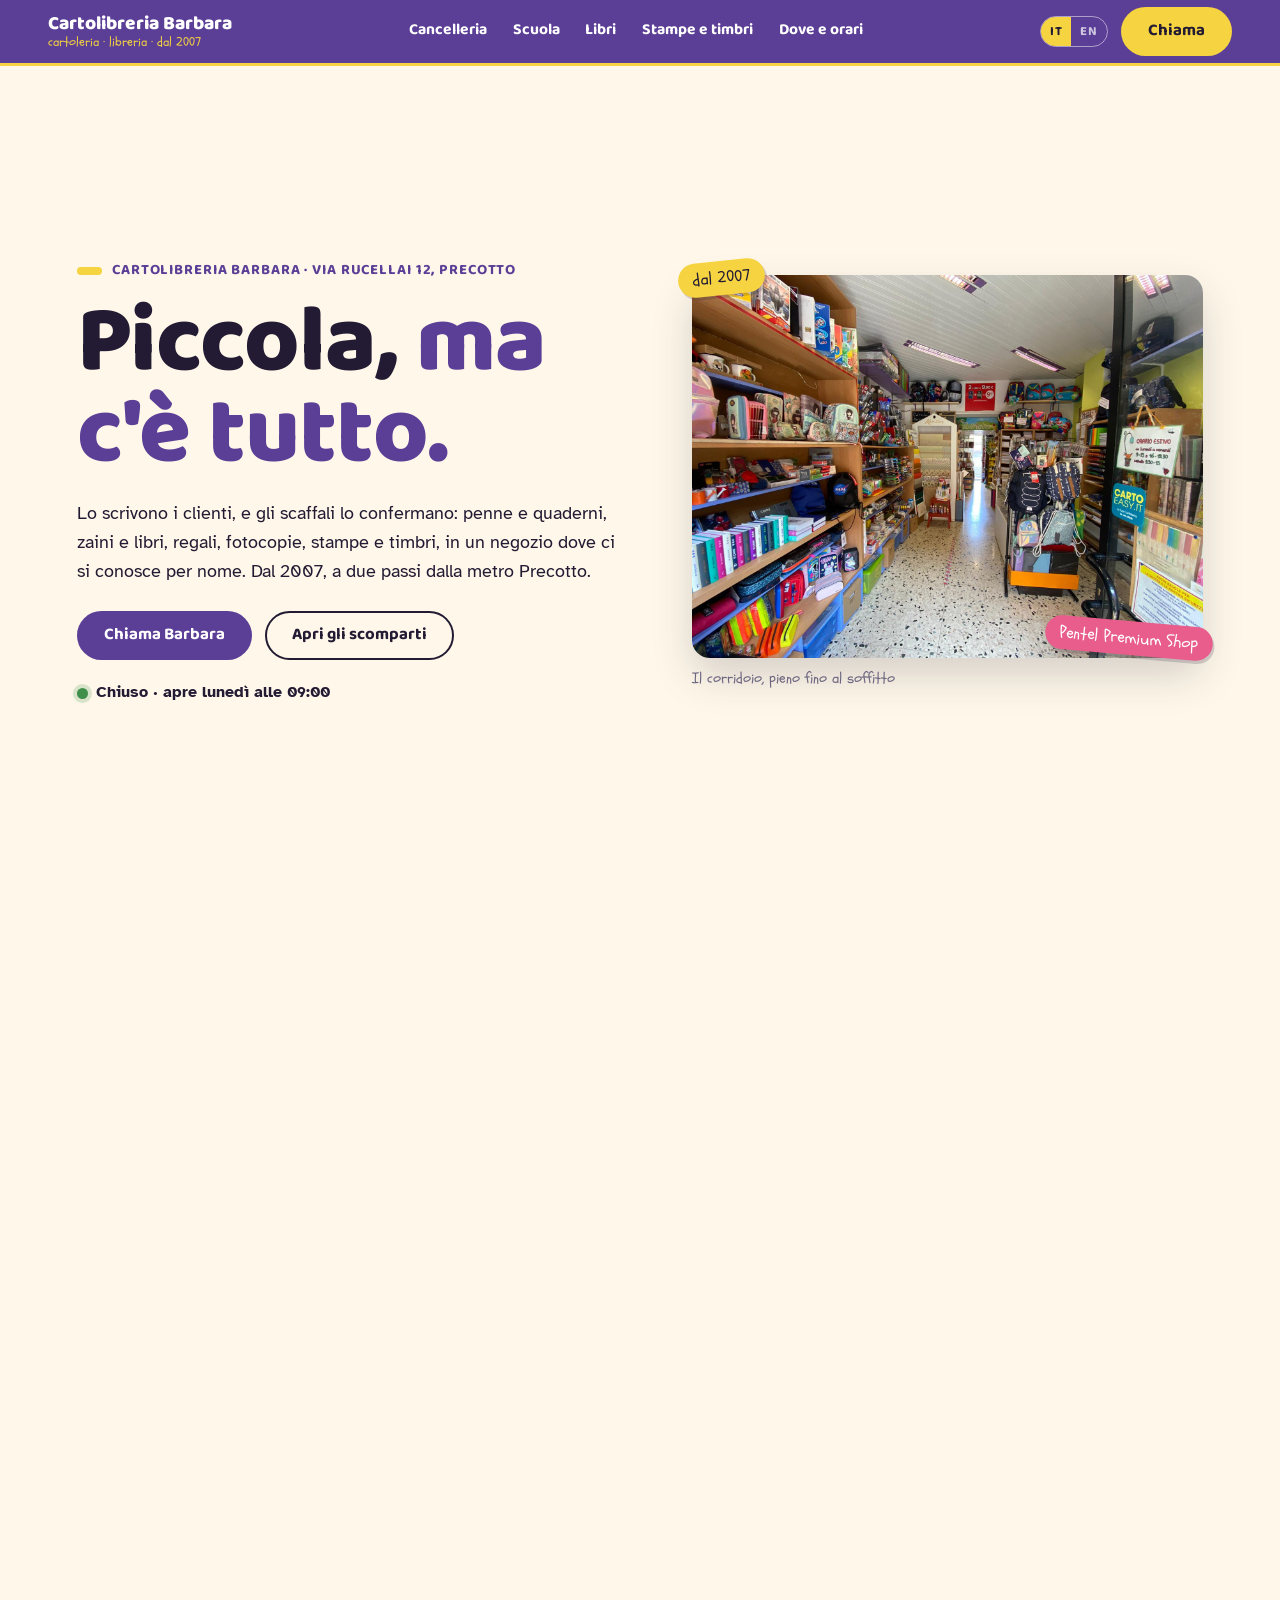
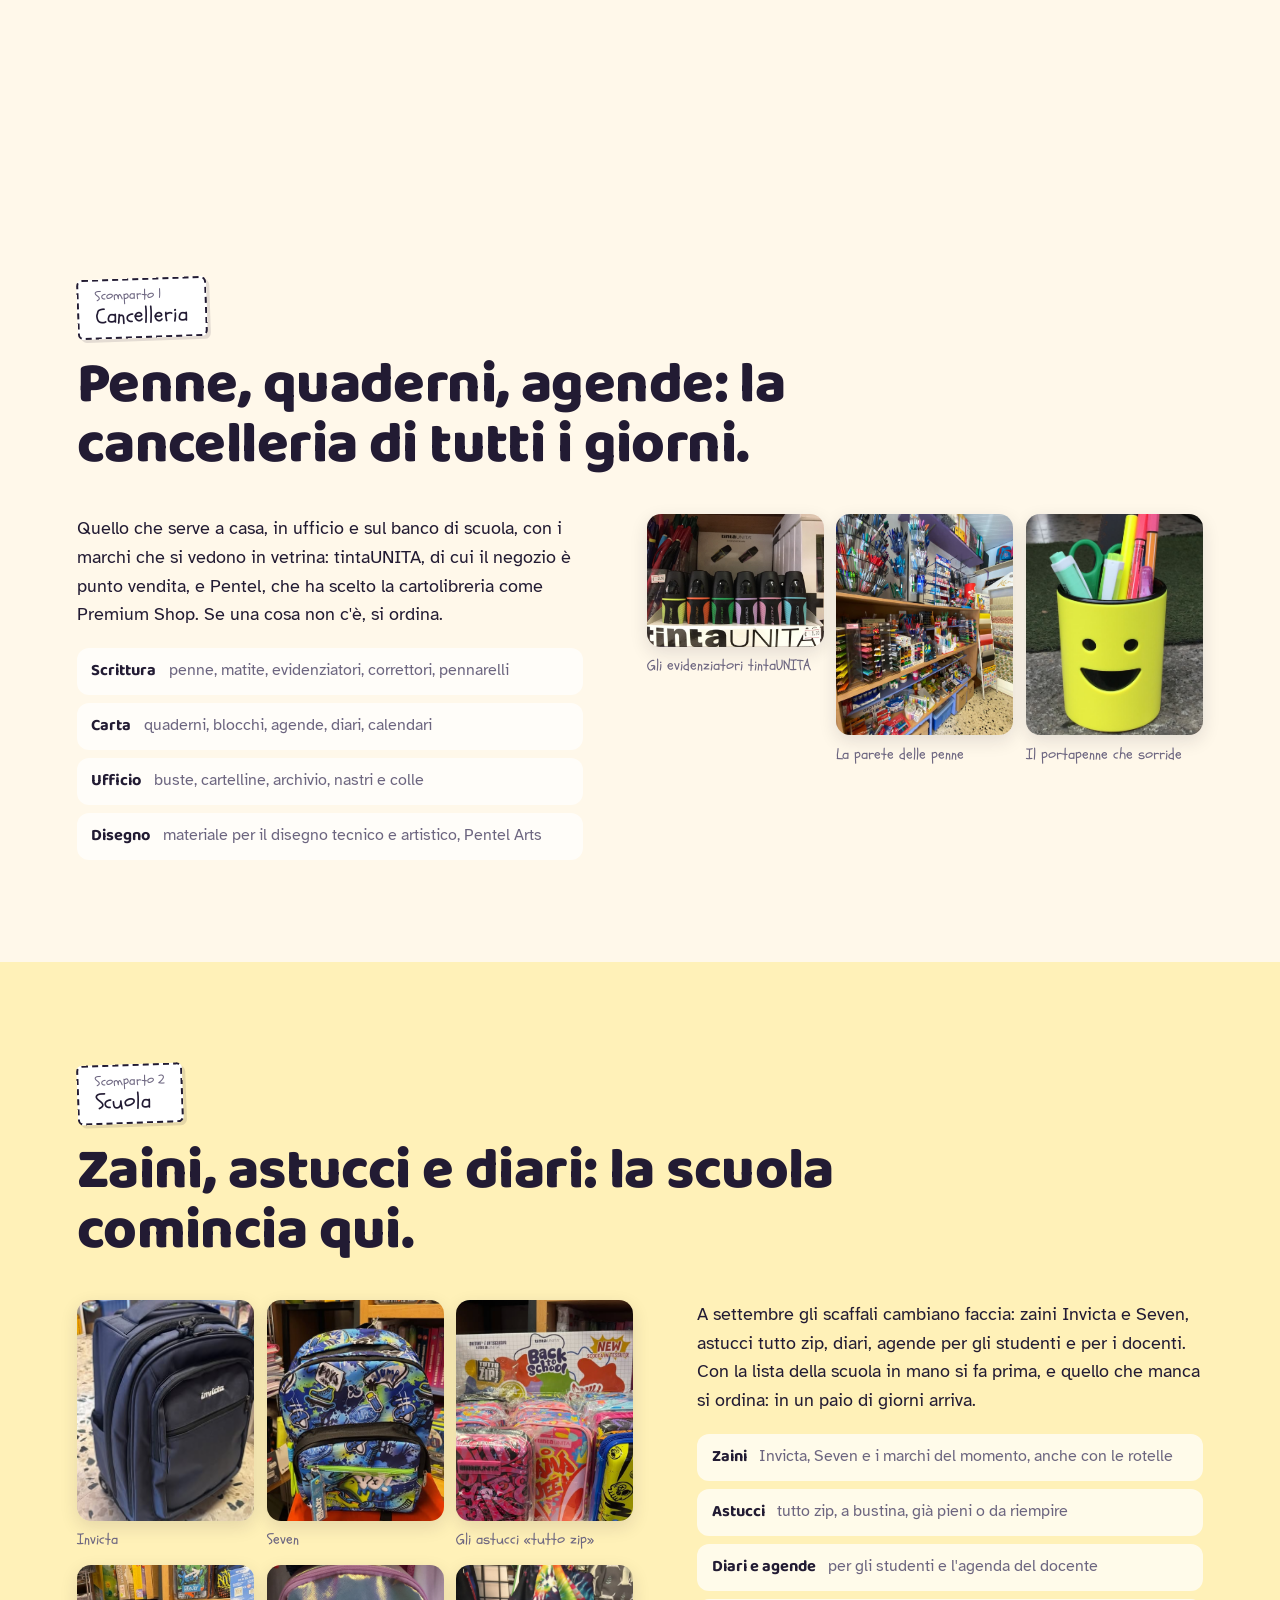
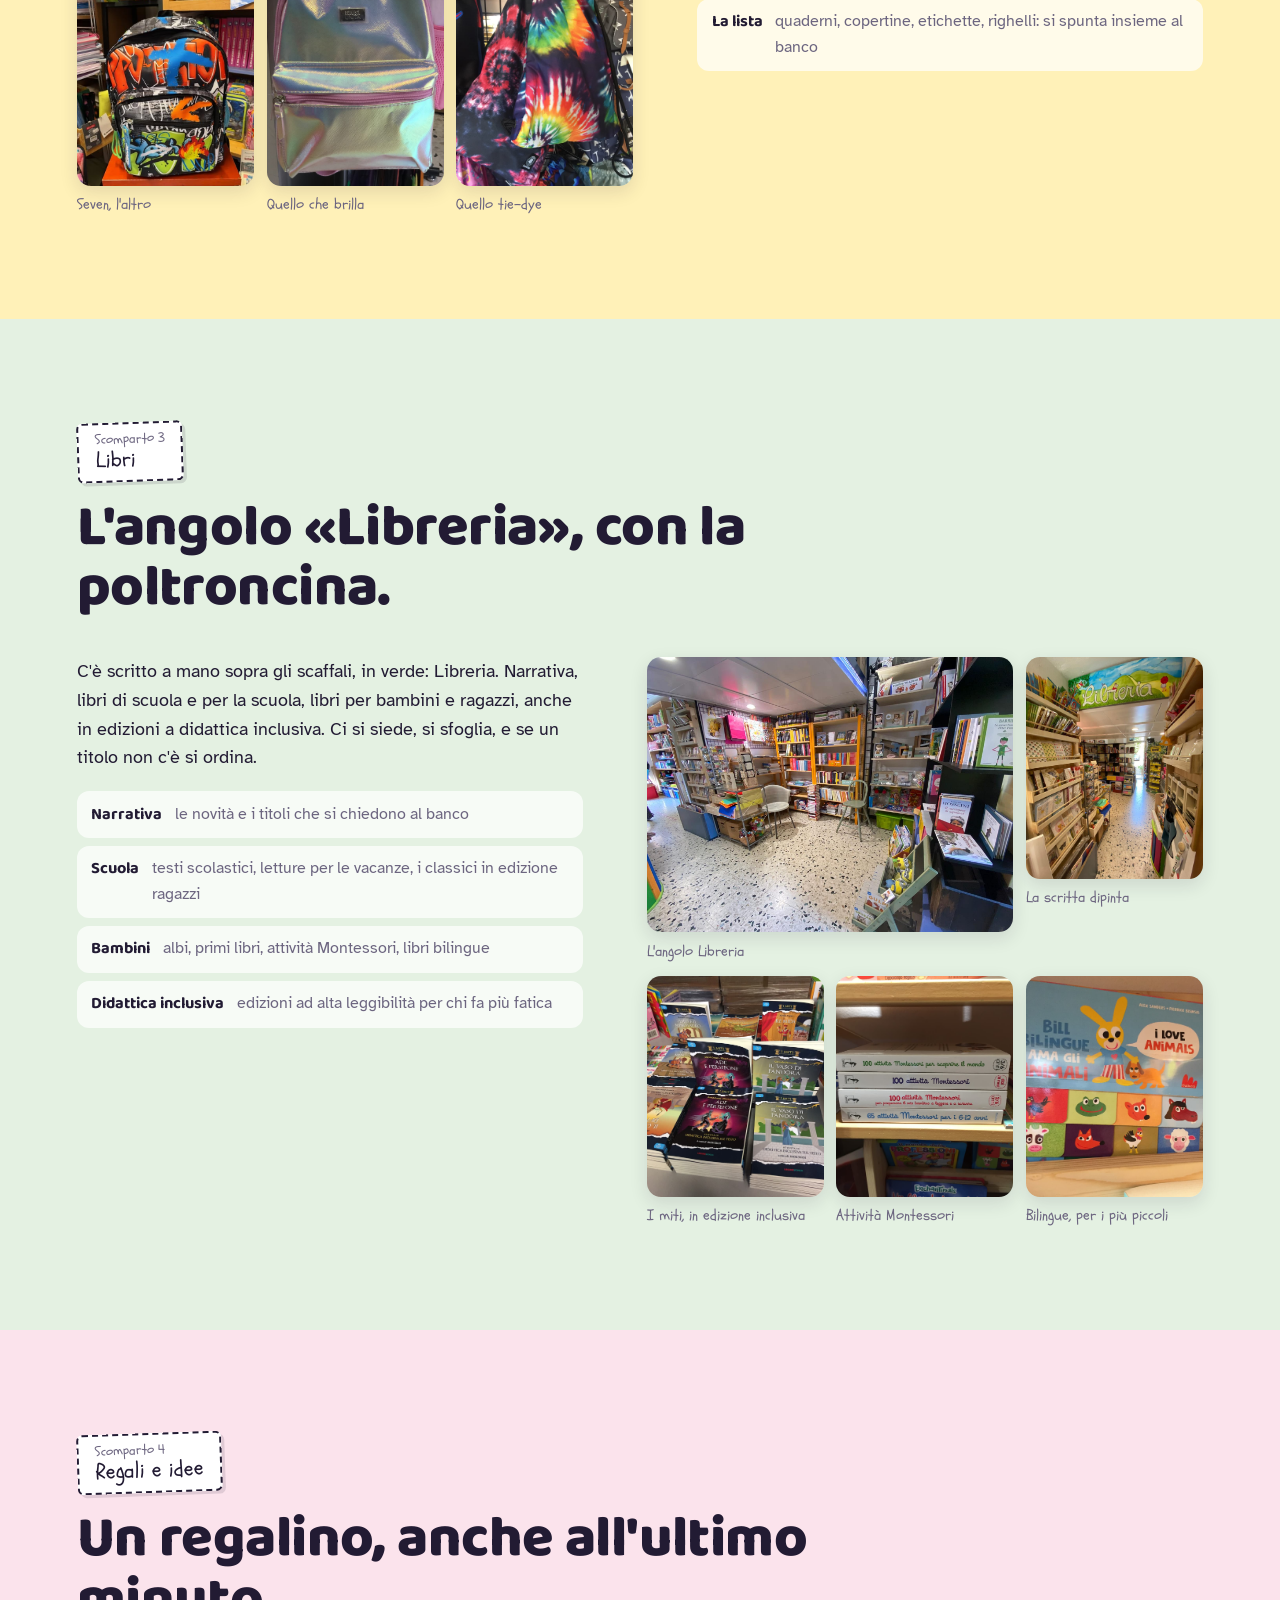
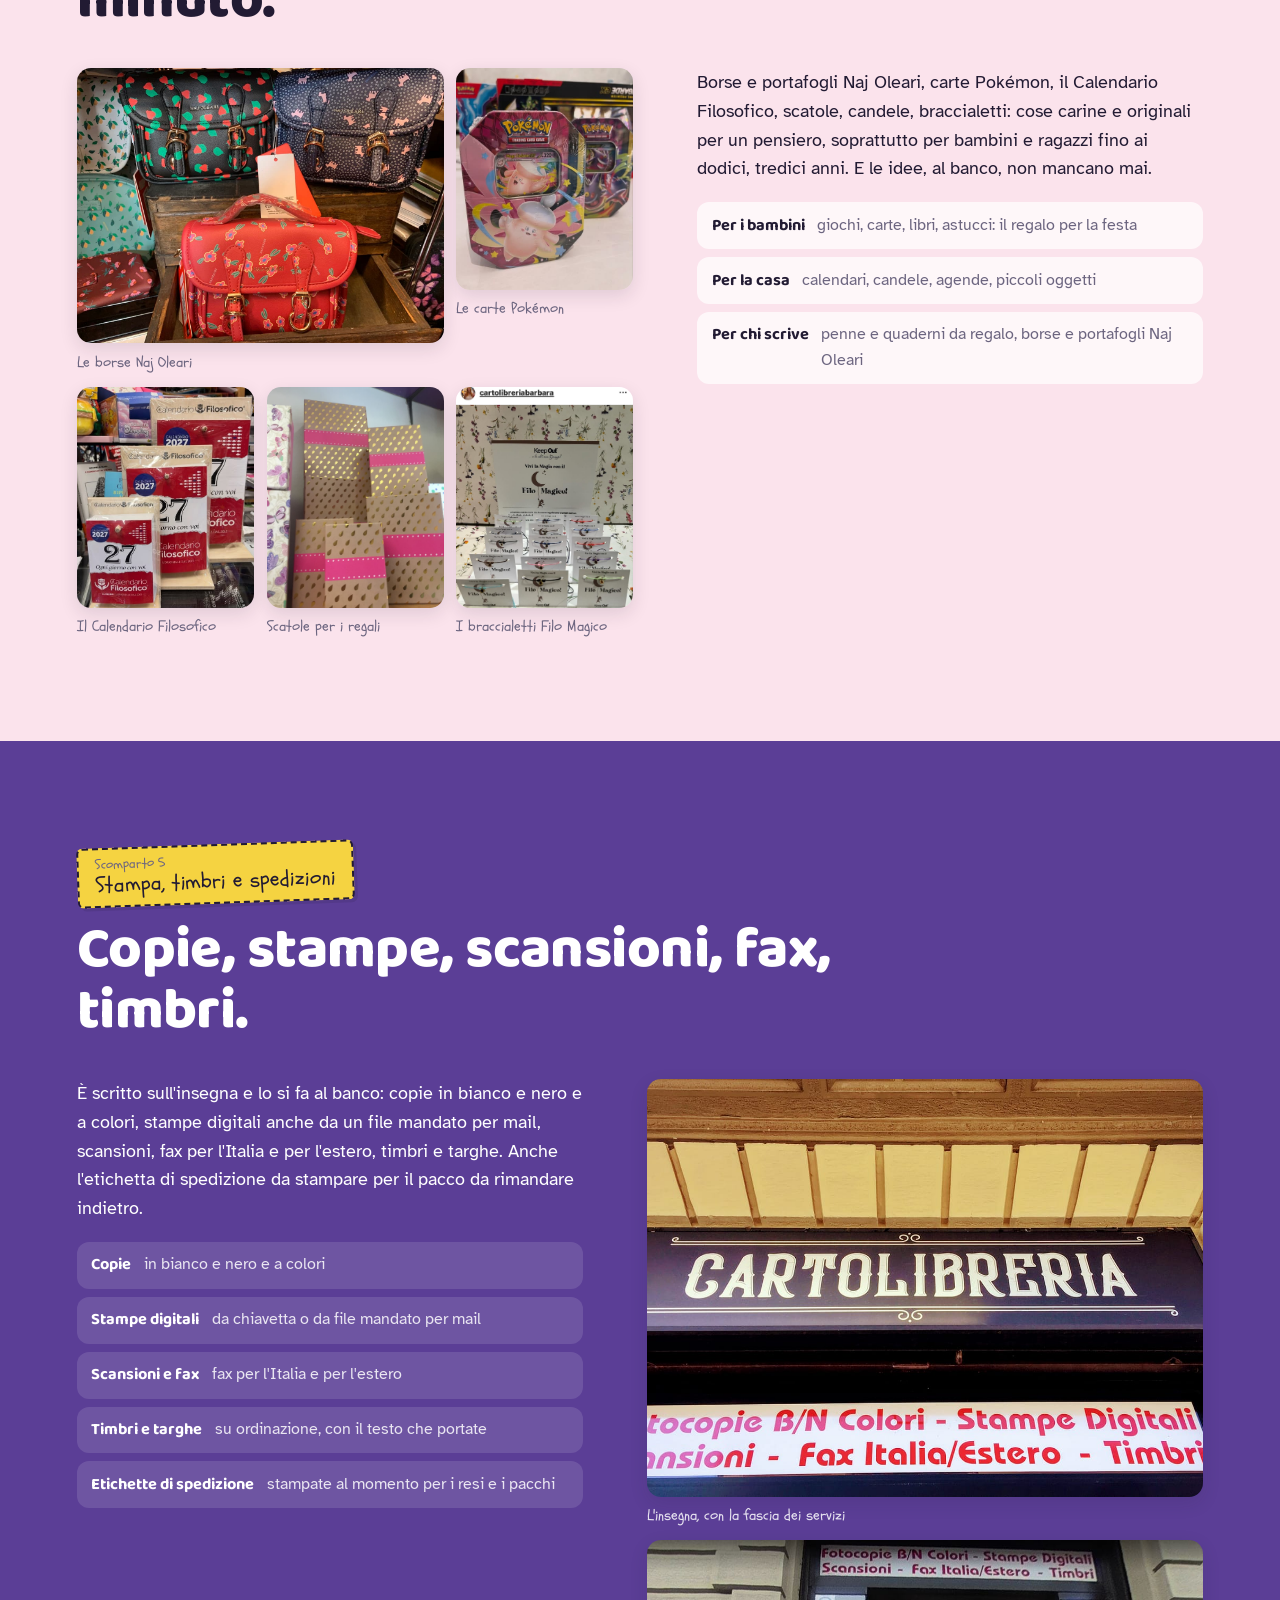
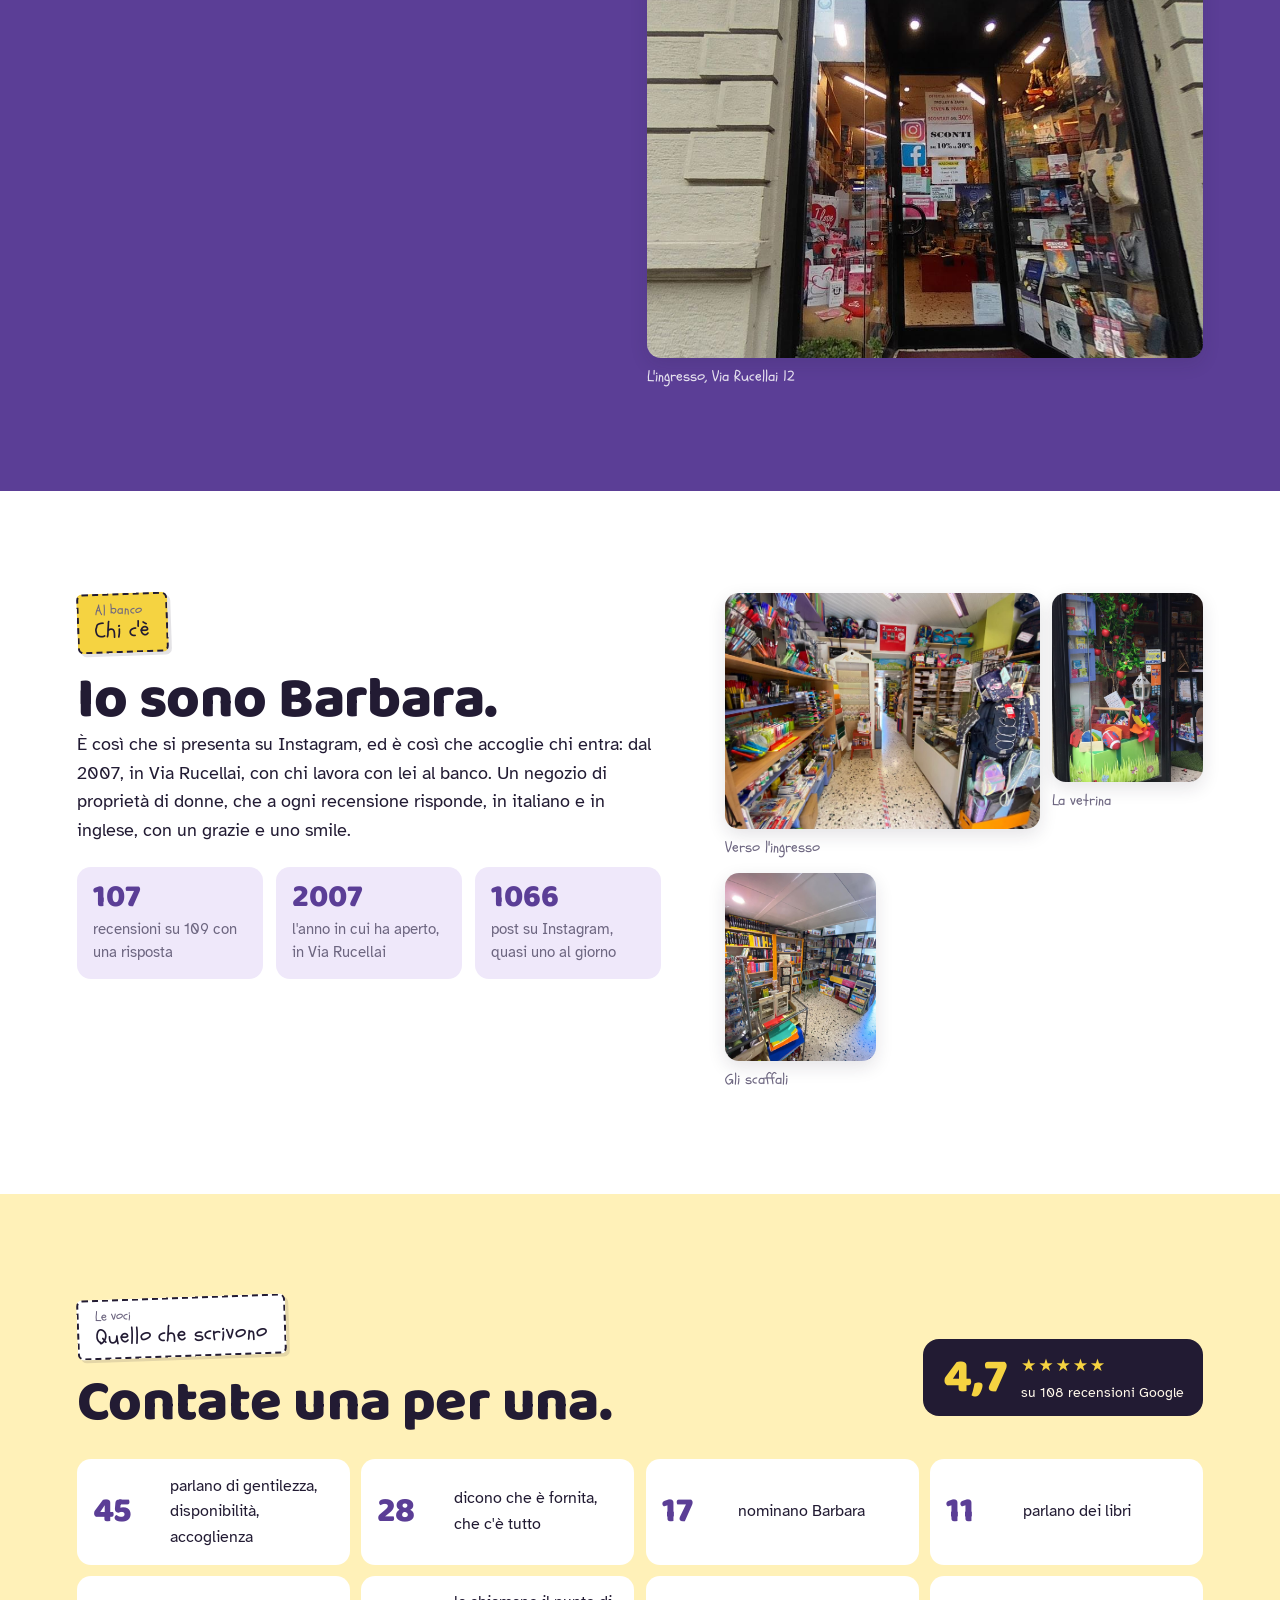
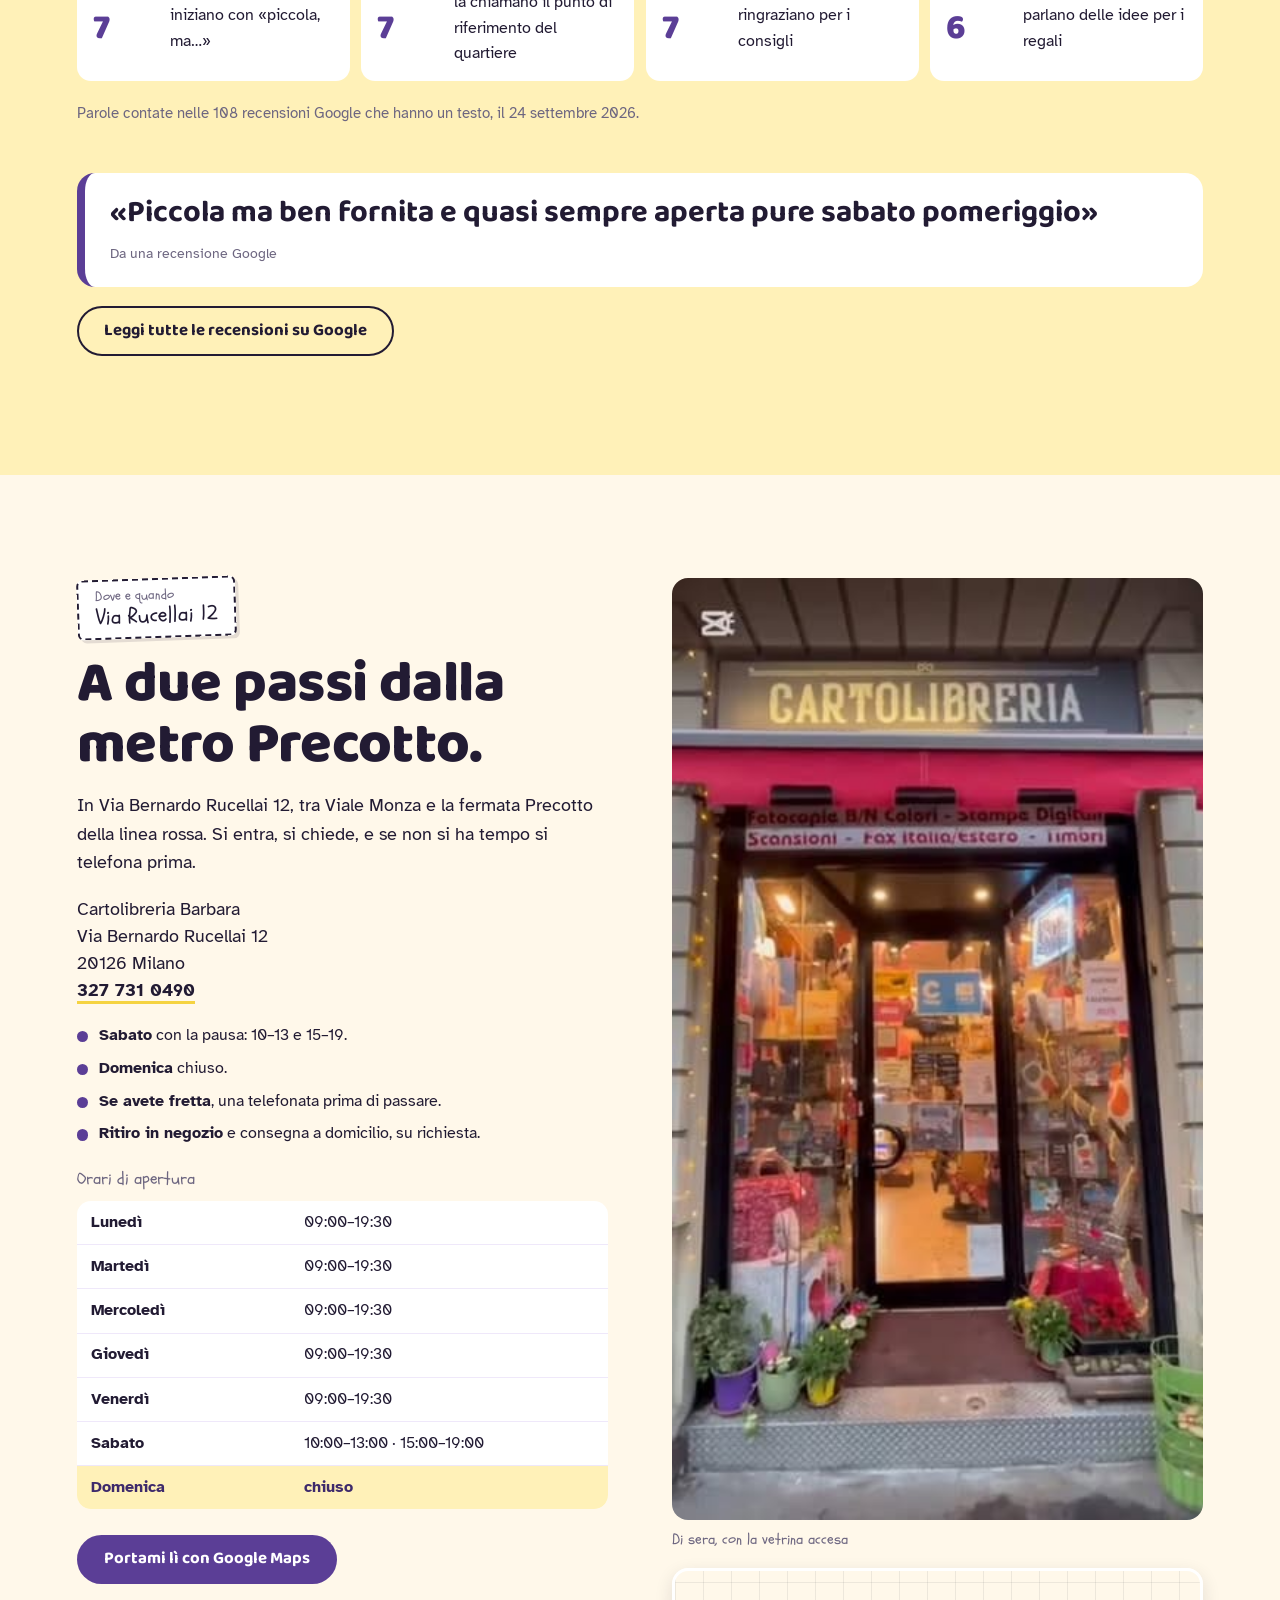
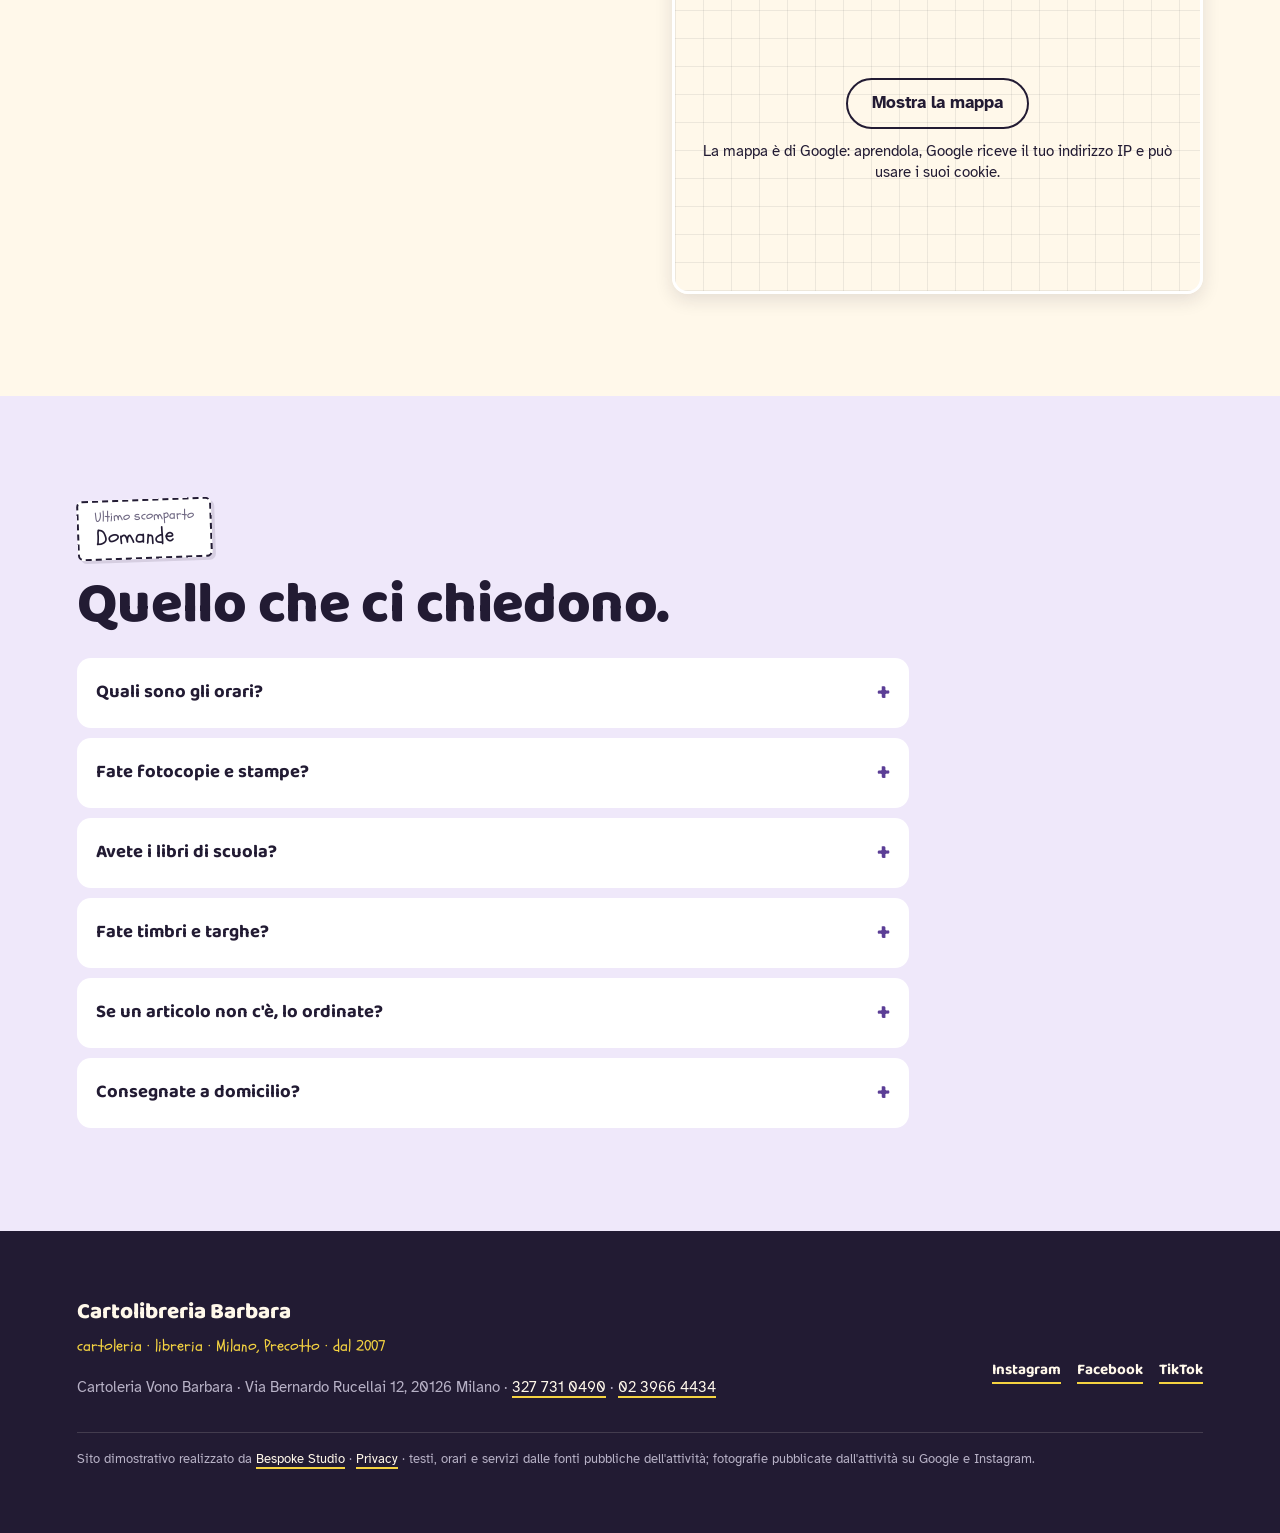
==== commit 08865a83: "Privacy e pulizia: caratteri sul sito, mappa al clic, informativa, noindex - caratteri copiati nel s" ====
--- a/index.html
+++ b/index.html
@@ -3,6 +3,7 @@
 <head>
 <meta charset="utf-8">
 <meta name="viewport" content="width=device-width, initial-scale=1">
+<meta name="robots" content="noindex">
 <title>Cartolibreria Barbara — cartoleria e libreria a Milano Precotto, Via Rucellai 12</title>
 <meta name="description" content="Cartolibreria Barbara, Via Bernardo Rucellai 12 a Milano Precotto, dal 2007: cancelleria, zaini e astucci per la scuola, libri di narrativa e scolastici, idee regalo, fotocopie, stampe, scansioni, fax, timbri e targhe. Pentel Premium Shop. A due passi dalla metro Precotto.">
 <link rel="canonical" href="https://rotenzark.github.io/cartolibreria-barbara/">
@@ -20,12 +21,63 @@
 <link rel="icon" href="img/favicon.svg" type="image/svg+xml">
 <link rel="icon" href="img/favicon-32.png" sizes="32x32" type="image/png">
 <link rel="apple-touch-icon" href="img/apple-touch-icon.png">
-<link rel="preconnect" href="https://fonts.googleapis.com">
-<link rel="preconnect" href="https://fonts.gstatic.com" crossorigin>
-<link href="https://fonts.googleapis.com/css2?family=Atkinson+Hyperlegible:wght@400;700&family=Baloo+2:wght@700;800&family=Schoolbell&display=swap" rel="stylesheet">
+<link rel="stylesheet" href="fonts/fonts.css?v=1">
 <link rel="stylesheet" href="css/styles.css?v=1">
 <script type="application/ld+json">
-{"@context":"https://schema.org","@type":"Store","name":"Cartolibreria Barbara","alternateName":"Cartoleria Vono Barbara","image":"https://rotenzark.github.io/cartolibreria-barbara/img/og.jpg","url":"https://rotenzark.github.io/cartolibreria-barbara/","telephone":"+393277310490","foundingDate":"2007","address":{"@type":"PostalAddress","streetAddress":"Via Bernardo Rucellai 12","addressLocality":"Milano","postalCode":"20126","addressRegion":"MI","addressCountry":"IT"},"geo":{"@type":"GeoCoordinates","latitude":45.5127,"longitude":9.2218},"openingHoursSpecification":[{"@type":"OpeningHoursSpecification","dayOfWeek":["Monday","Tuesday","Wednesday","Thursday","Friday"],"opens":"09:00","closes":"19:30"},{"@type":"OpeningHoursSpecification","dayOfWeek":"Saturday","opens":"10:00","closes":"13:00"},{"@type":"OpeningHoursSpecification","dayOfWeek":"Saturday","opens":"15:00","closes":"19:00"}],"aggregateRating":{"@type":"AggregateRating","ratingValue":"4.7","reviewCount":"108"},"sameAs":["https://www.instagram.com/cartolibreriabarbara/","https://www.facebook.com/cartoleriabarbara/","https://www.tiktok.com/@cartolibreriabarbara"]}
+{
+  "@context": "https://schema.org",
+  "@type": "Store",
+  "name": "Cartolibreria Barbara",
+  "alternateName": "Cartoleria Vono Barbara",
+  "image": "https://rotenzark.github.io/cartolibreria-barbara/img/og.jpg",
+  "url": "https://rotenzark.github.io/cartolibreria-barbara/",
+  "telephone": "+393277310490",
+  "foundingDate": "2007",
+  "address": {
+    "@type": "PostalAddress",
+    "streetAddress": "Via Bernardo Rucellai 12",
+    "addressLocality": "Milano",
+    "postalCode": "20126",
+    "addressRegion": "MI",
+    "addressCountry": "IT"
+  },
+  "geo": {
+    "@type": "GeoCoordinates",
+    "latitude": 45.5127,
+    "longitude": 9.2218
+  },
+  "openingHoursSpecification": [
+    {
+      "@type": "OpeningHoursSpecification",
+      "dayOfWeek": [
+        "Monday",
+        "Tuesday",
+        "Wednesday",
+        "Thursday",
+        "Friday"
+      ],
+      "opens": "09:00",
+      "closes": "19:30"
+    },
+    {
+      "@type": "OpeningHoursSpecification",
+      "dayOfWeek": "Saturday",
+      "opens": "10:00",
+      "closes": "13:00"
+    },
+    {
+      "@type": "OpeningHoursSpecification",
+      "dayOfWeek": "Saturday",
+      "opens": "15:00",
+      "closes": "19:00"
+    }
+  ],
+  "sameAs": [
+    "https://www.instagram.com/cartolibreriabarbara/",
+    "https://www.facebook.com/cartoleriabarbara/",
+    "https://www.tiktok.com/@cartolibreriabarbara"
+  ]
+}
 </script>
 <script type="application/ld+json">
 {"@context":"https://schema.org","@type":"FAQPage","mainEntity":[
@@ -319,7 +371,7 @@
           <figcaption data-i18n="d.cap">Di sera, con la vetrina accesa</figcaption>
         </figure>
         <div class="dove__mappa" id="mappa">
-          <iframe src="https://www.google.com/maps?q=Cartolibreria+Barbara,+Via+Bernardo+Rucellai+12,+20126+Milano&amp;output=embed" title="Mappa: Cartolibreria Barbara, Via Bernardo Rucellai 12, Milano" data-i18n-title="d.mappa" allowfullscreen referrerpolicy="no-referrer-when-downgrade"></iframe>
+          <div class="mappa-clic" data-mappa-clic style="--mappa-h: 320px"><template><iframe src="https://www.google.com/maps?q=Cartolibreria+Barbara,+Via+Bernardo+Rucellai+12,+20126+Milano&amp;output=embed" title="Mappa: Cartolibreria Barbara, Via Bernardo Rucellai 12, Milano" data-i18n-title="d.mappa" allowfullscreen referrerpolicy="no-referrer-when-downgrade"></iframe></template><div class="mappa-clic__velo"><a class="mappa-clic__btn" href="https://www.google.com/maps/search/Cartolibreria+Barbara+Via+Bernardo+Rucellai+12+Milano" target="_blank" rel="noopener">Mostra la mappa</a><p class="mappa-clic__nota">La mappa è di Google: aprendola, Google riceve il tuo indirizzo IP e può usare i suoi cookie.</p></div></div>
         </div>
       </div>
     </div>
@@ -350,7 +402,7 @@
     <p class="piede__d" data-i18n="piede.d">Cartoleria Vono Barbara · Via Bernardo Rucellai 12, 20126 Milano · <a href="tel:+393277310490">327 731 0490</a> · <a href="tel:+390239664434">02 3966 4434</a></p>
   </div>
   <p class="piede__soc"><a href="https://www.instagram.com/cartolibreriabarbara/" target="_blank" rel="noopener">Instagram</a><a href="https://www.facebook.com/cartoleriabarbara/" target="_blank" rel="noopener">Facebook</a><a href="https://www.tiktok.com/@cartolibreriabarbara" target="_blank" rel="noopener">TikTok</a></p>
-  <p class="piede__b" data-i18n="piede.b">Sito dimostrativo realizzato da <a href="https://bespokestud.io" target="_blank" rel="noopener">Bespoke Studio</a> · testi, orari e servizi dalle fonti pubbliche dell'attività; fotografie pubblicate dall'attività su Google e Instagram.</p>
+  <p class="piede__b" data-i18n="piede.b">Sito dimostrativo realizzato da <a href="https://bespokestud.io" target="_blank" rel="noopener">Bespoke Studio</a> · <a href="privacy.html">Privacy</a> · testi, orari e servizi dalle fonti pubbliche dell'attività; fotografie pubblicate dall'attività su Google e Instagram.</p>
 </footer>
 
 <div class="barra" id="actionBar">
@@ -368,5 +420,6 @@
 <script src="https://cdn.jsdelivr.net/npm/gsap@3.12.5/dist/gsap.min.js"></script>
 <script src="https://cdn.jsdelivr.net/npm/gsap@3.12.5/dist/ScrollTrigger.min.js"></script>
 <script src="js/main.js?v=1"></script>
+<script src="js/mappa-clic.js?v=1" defer></script>
 </body>
 </html>
--- a/fonts/fonts.css
+++ b/fonts/fonts.css
@@ -0,0 +1,118 @@
+/* Caratteri ospitati sul sito: nessuna richiesta a Google Fonts o Fontshare (giro privacy 1/10/2026). Licenze in LICENSE.txt. */
+/* latin-ext */
+@font-face {
+  font-family: 'Atkinson Hyperlegible';
+  font-style: normal;
+  font-weight: 400;
+  font-display: swap;
+  src: url(atkinsonhyperlegible-v12-9Bt23C1KxNDXMspQ1lPyU89-1h6ONRlW45G07JIoSwQ.woff2) format('woff2');
+  unicode-range: U+0100-02BA, U+02BD-02C5, U+02C7-02CC, U+02CE-02D7, U+02DD-02FF, U+0304, U+0308, U+0329, U+1D00-1DBF, U+1E00-1E9F, U+1EF2-1EFF, U+2020, U+20A0-20AB, U+20AD-20C0, U+2113, U+2C60-2C7F, U+A720-A7FF;
+}
+/* latin */
+@font-face {
+  font-family: 'Atkinson Hyperlegible';
+  font-style: normal;
+  font-weight: 400;
+  font-display: swap;
+  src: url(atkinsonhyperlegible-v12-9Bt23C1KxNDXMspQ1lPyU89-1h6ONRlW45G04pIo.woff2) format('woff2');
+  unicode-range: U+0000-00FF, U+0131, U+0152-0153, U+02BB-02BC, U+02C6, U+02DA, U+02DC, U+0304, U+0308, U+0329, U+2000-206F, U+20AC, U+2122, U+2191, U+2193, U+2212, U+2215, U+FEFF, U+FFFD;
+}
+/* latin-ext */
+@font-face {
+  font-family: 'Atkinson Hyperlegible';
+  font-style: normal;
+  font-weight: 700;
+  font-display: swap;
+  src: url(atkinsonhyperlegible-v12-9Bt73C1KxNDXMspQ1lPyU89-1h6ONRlW45G8Wbc9eiWPVFw.woff2) format('woff2');
+  unicode-range: U+0100-02BA, U+02BD-02C5, U+02C7-02CC, U+02CE-02D7, U+02DD-02FF, U+0304, U+0308, U+0329, U+1D00-1DBF, U+1E00-1E9F, U+1EF2-1EFF, U+2020, U+20A0-20AB, U+20AD-20C0, U+2113, U+2C60-2C7F, U+A720-A7FF;
+}
+/* latin */
+@font-face {
+  font-family: 'Atkinson Hyperlegible';
+  font-style: normal;
+  font-weight: 700;
+  font-display: swap;
+  src: url(atkinsonhyperlegible-v12-9Bt73C1KxNDXMspQ1lPyU89-1h6ONRlW45G8Wbc9dCWP.woff2) format('woff2');
+  unicode-range: U+0000-00FF, U+0131, U+0152-0153, U+02BB-02BC, U+02C6, U+02DA, U+02DC, U+0304, U+0308, U+0329, U+2000-206F, U+20AC, U+2122, U+2191, U+2193, U+2212, U+2215, U+FEFF, U+FFFD;
+}
+/* devanagari */
+@font-face {
+  font-family: 'Baloo 2';
+  font-style: normal;
+  font-weight: 700;
+  font-display: swap;
+  src: url(baloo2-v23-wXKrE3kTposypRyd51ncANwr.woff2) format('woff2');
+  unicode-range: U+0900-097F, U+1CD0-1CF9, U+200C-200D, U+20A8, U+20B9, U+20F0, U+25CC, U+A830-A839, U+A8E0-A8FF, U+11B00-11B09;
+}
+/* vietnamese */
+@font-face {
+  font-family: 'Baloo 2';
+  font-style: normal;
+  font-weight: 700;
+  font-display: swap;
+  src: url(baloo2-v23-wXKrE3kTposypRyd51fcANwr.woff2) format('woff2');
+  unicode-range: U+0102-0103, U+0110-0111, U+0128-0129, U+0168-0169, U+01A0-01A1, U+01AF-01B0, U+0300-0301, U+0303-0304, U+0308-0309, U+0323, U+0329, U+1EA0-1EF9, U+20AB;
+}
+/* latin-ext */
+@font-face {
+  font-family: 'Baloo 2';
+  font-style: normal;
+  font-weight: 700;
+  font-display: swap;
+  src: url(baloo2-v23-wXKrE3kTposypRyd51bcANwr.woff2) format('woff2');
+  unicode-range: U+0100-02BA, U+02BD-02C5, U+02C7-02CC, U+02CE-02D7, U+02DD-02FF, U+0304, U+0308, U+0329, U+1D00-1DBF, U+1E00-1E9F, U+1EF2-1EFF, U+2020, U+20A0-20AB, U+20AD-20C0, U+2113, U+2C60-2C7F, U+A720-A7FF;
+}
+/* latin */
+@font-face {
+  font-family: 'Baloo 2';
+  font-style: normal;
+  font-weight: 700;
+  font-display: swap;
+  src: url(baloo2-v23-wXKrE3kTposypRyd51jcAA.woff2) format('woff2');
+  unicode-range: U+0000-00FF, U+0131, U+0152-0153, U+02BB-02BC, U+02C6, U+02DA, U+02DC, U+0304, U+0308, U+0329, U+2000-206F, U+20AC, U+2122, U+2191, U+2193, U+2212, U+2215, U+FEFF, U+FFFD;
+}
+/* devanagari */
+@font-face {
+  font-family: 'Baloo 2';
+  font-style: normal;
+  font-weight: 800;
+  font-display: swap;
+  src: url(baloo2-v23-wXKrE3kTposypRyd51ncANwr.woff2) format('woff2');
+  unicode-range: U+0900-097F, U+1CD0-1CF9, U+200C-200D, U+20A8, U+20B9, U+20F0, U+25CC, U+A830-A839, U+A8E0-A8FF, U+11B00-11B09;
+}
+/* vietnamese */
+@font-face {
+  font-family: 'Baloo 2';
+  font-style: normal;
+  font-weight: 800;
+  font-display: swap;
+  src: url(baloo2-v23-wXKrE3kTposypRyd51fcANwr.woff2) format('woff2');
+  unicode-range: U+0102-0103, U+0110-0111, U+0128-0129, U+0168-0169, U+01A0-01A1, U+01AF-01B0, U+0300-0301, U+0303-0304, U+0308-0309, U+0323, U+0329, U+1EA0-1EF9, U+20AB;
+}
+/* latin-ext */
+@font-face {
+  font-family: 'Baloo 2';
+  font-style: normal;
+  font-weight: 800;
+  font-display: swap;
+  src: url(baloo2-v23-wXKrE3kTposypRyd51bcANwr.woff2) format('woff2');
+  unicode-range: U+0100-02BA, U+02BD-02C5, U+02C7-02CC, U+02CE-02D7, U+02DD-02FF, U+0304, U+0308, U+0329, U+1D00-1DBF, U+1E00-1E9F, U+1EF2-1EFF, U+2020, U+20A0-20AB, U+20AD-20C0, U+2113, U+2C60-2C7F, U+A720-A7FF;
+}
+/* latin */
+@font-face {
+  font-family: 'Baloo 2';
+  font-style: normal;
+  font-weight: 800;
+  font-display: swap;
+  src: url(baloo2-v23-wXKrE3kTposypRyd51jcAA.woff2) format('woff2');
+  unicode-range: U+0000-00FF, U+0131, U+0152-0153, U+02BB-02BC, U+02C6, U+02DA, U+02DC, U+0304, U+0308, U+0329, U+2000-206F, U+20AC, U+2122, U+2191, U+2193, U+2212, U+2215, U+FEFF, U+FFFD;
+}
+/* latin */
+@font-face {
+  font-family: 'Schoolbell';
+  font-style: normal;
+  font-weight: 400;
+  font-display: swap;
+  src: url(schoolbell-v18-92zQtBZWOrcgoe-fgnJIZxUa6w.woff2) format('woff2');
+  unicode-range: U+0000-00FF, U+0131, U+0152-0153, U+02BB-02BC, U+02C6, U+02DA, U+02DC, U+0304, U+0308, U+0329, U+2000-206F, U+20AC, U+2122, U+2191, U+2193, U+2212, U+2215, U+FEFF, U+FFFD;
+}
--- a/css/styles.css
+++ b/css/styles.css
@@ -279,3 +279,12 @@
   .intro__etichetta{animation:none}
   .bottone,.shot img{transition:none}
 }
+
+/*MAPPACLIC*/
+/* la mappa Google si carica solo al clic (giro privacy 1/10/2026) */
+.mappa-clic { display: flex; align-items: center; justify-content: center; width: 100%; height: 100%; min-height: var(--mappa-h, 320px); box-sizing: border-box; padding: 24px; text-align: center; background: repeating-linear-gradient(0deg, rgba(127, 127, 127, 0.14) 0 1px, transparent 1px 28px), repeating-linear-gradient(90deg, rgba(127, 127, 127, 0.14) 0 1px, transparent 1px 28px); }
+.mappa-clic__velo { display: flex; flex-direction: column; align-items: center; gap: 12px; max-width: 32em; }
+.mappa-clic__btn { display: inline-block; padding: 0.75em 1.4em; border: 2px solid currentColor; border-radius: 999px; color: inherit; font: inherit; font-weight: 600; line-height: 1.2; text-decoration: none; background: transparent; cursor: pointer; }
+.mappa-clic__btn:hover, .mappa-clic__btn:focus-visible { text-decoration: underline; }
+.mappa-clic__nota { margin: 0; font-size: 0.85em; line-height: 1.45; }
+/*/MAPPACLIC*/
